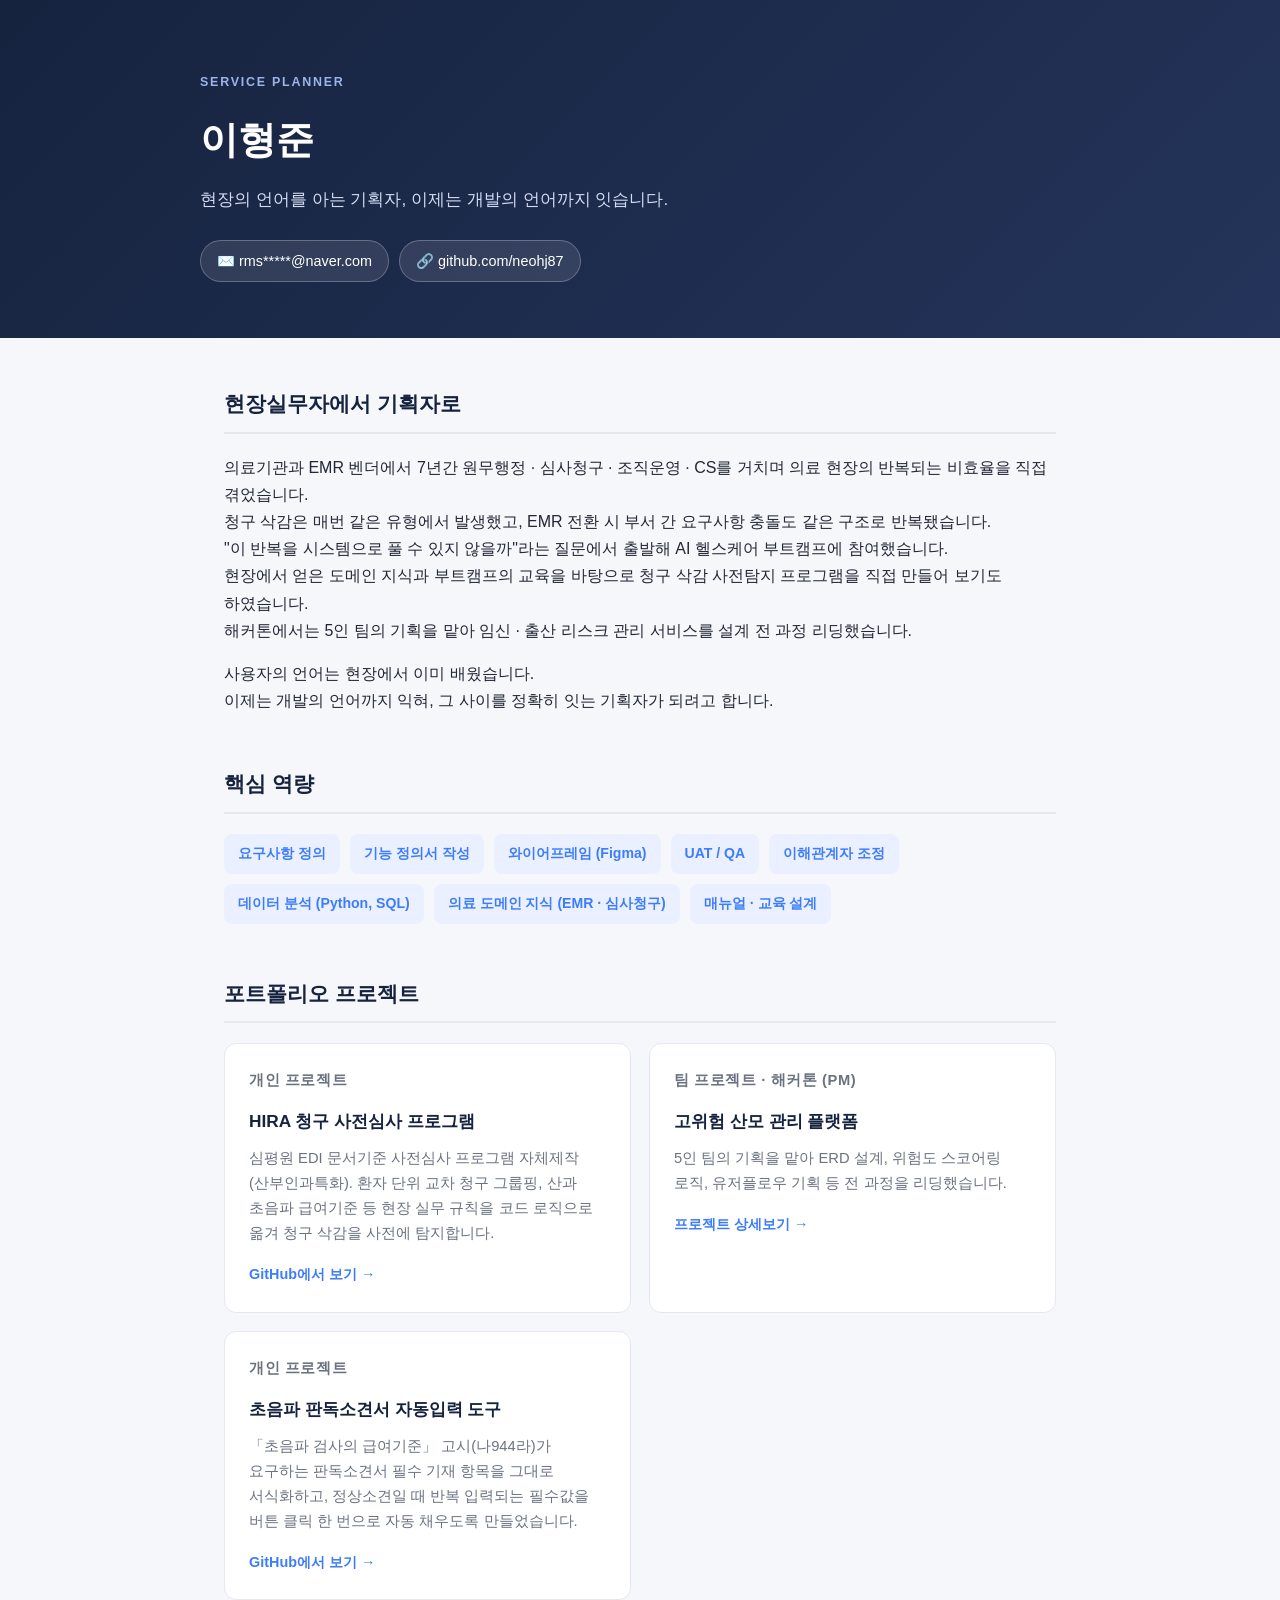
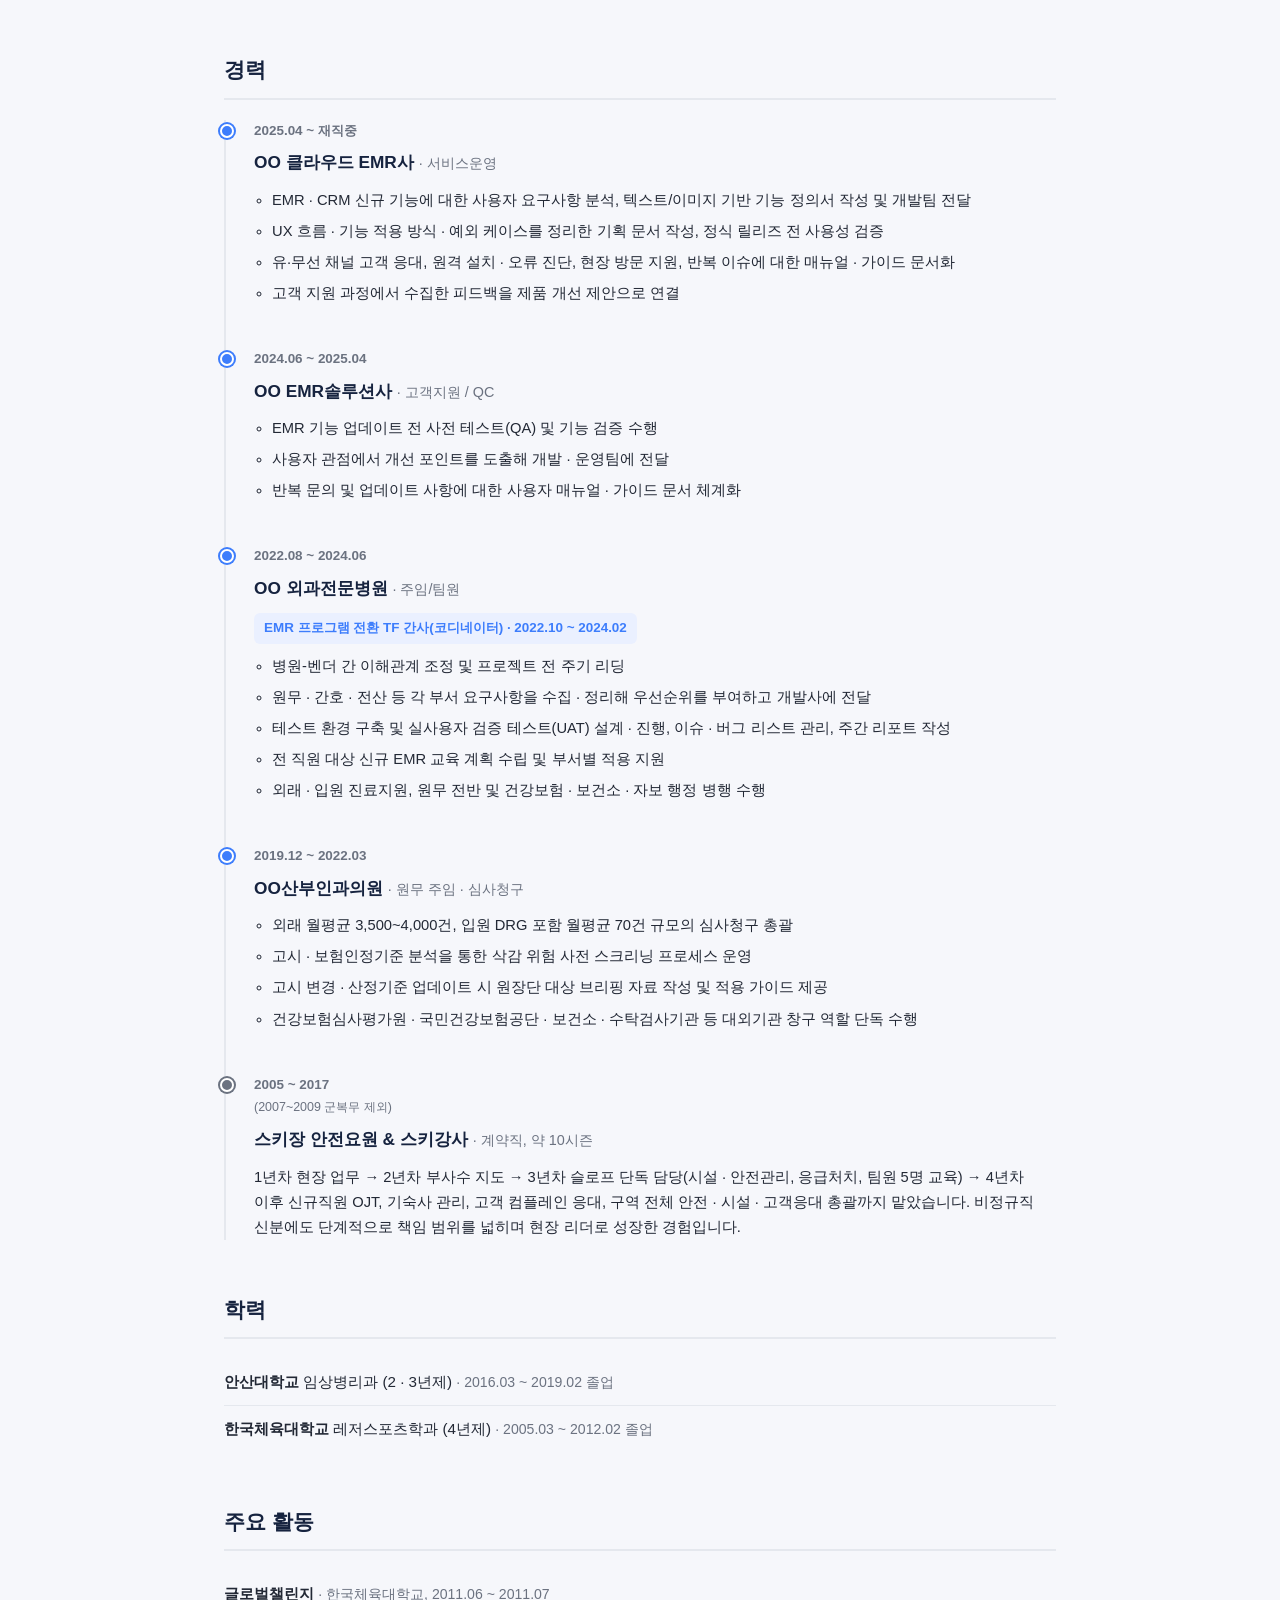
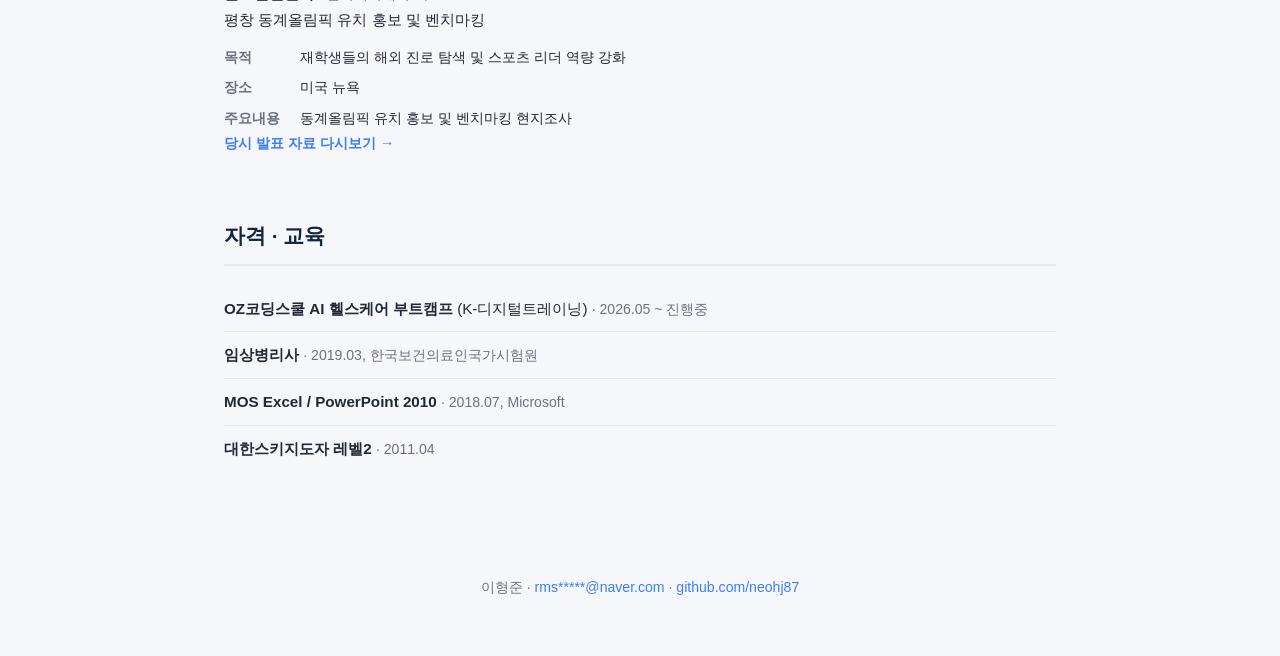
==== index.html @ 8e1e0991 "초음파 판독소견서 자동입력 도구 프로젝트 카드 추가 Co-Authored-By: Claude Sonnet 5 <noreply@anthropic.com>" ====
<!DOCTYPE html>
<html lang="ko">
<head>
<meta charset="UTF-8">
<meta name="viewport" content="width=device-width, initial-scale=1.0">
<title>이형준 - 서비스기획자 이력서</title>
<link rel="stylesheet" href="style.css">
</head>
<body>

<header class="hero">
    <div class="hero-inner">
        <p class="eyebrow">SERVICE PLANNER</p>
        <h1>이형준</h1>
        <p class="tagline">현장의 언어를 아는 기획자, 이제는 개발의 언어까지 잇습니다.</p>
        <div class="contact-row">
            <a href="mailto:rms*****@naver.com" class="contact-pill">✉️ rms*****@naver.com</a>
            <a href="https://github.com/neohj87" target="_blank" class="contact-pill">🔗 github.com/neohj87</a>
        </div>
    </div>
</header>

<main>

    <section class="section" id="about">
        <h2>현장실무자에서 기획자로</h2>
        <p class="lead">
            의료기관과 EMR 벤더에서 7년간 원무행정 · 심사청구 · 조직운영 · CS를 거치며 의료 현장의 반복되는 비효율을 직접 겪었습니다. 
            <br>청구 삭감은 매번 같은 유형에서 발생했고, EMR 전환 시 부서 간 요구사항 충돌도 같은 구조로 반복됐습니다.
            <br>"이 반복을 시스템으로 풀 수 있지 않을까"라는 질문에서 출발해 AI 헬스케어 부트캠프에 참여했습니다.
            <br>현장에서 얻은 도메인 지식과 부트캠프의 교육을 바탕으로 청구 삭감 사전탐지 프로그램을 직접 만들어 보기도 하였습니다.
            <br>해커톤에서는 5인 팀의 기획을 맡아 임신 · 출산 리스크 관리 서비스를 설계 전 과정 리딩했습니다.
        </p>
        <p class="lead">
            사용자의 언어는 현장에서 이미 배웠습니다. 
            <br>이제는 개발의 언어까지 익혀, 그 사이를 정확히 잇는 기획자가 되려고 합니다.
        </p>
    </section>

    <section class="section" id="skills">
        <h2>핵심 역량</h2>
        <ul class="tag-list">
            <li>요구사항 정의</li>
            <li>기능 정의서 작성</li>
            <li>와이어프레임 (Figma)</li>
            <li>UAT / QA</li>
            <li>이해관계자 조정</li>
            <li>데이터 분석 (Python, SQL)</li>
            <li>의료 도메인 지식 (EMR · 심사청구)</li>
            <li>매뉴얼 · 교육 설계</li>
        </ul>
    </section>

    <section class="section" id="projects">
        <h2>포트폴리오 프로젝트</h2>
        <div class="card-grid">
            <article class="card">
                <p class="card-tag">개인 프로젝트</p>
                <h3>HIRA 청구 사전심사 프로그램</h3>
                <p>
                    심평원 EDI 문서기준 사전심사 프로그램 자체제작(산부인과특화). 환자 단위 교차 청구 그룹핑, 산과 초음파 급여기준 등
                    현장 실무 규칙을 코드 로직으로 옮겨 청구 삭감을 사전에 탐지합니다.
                </p>
                <a href="https://github.com/neohj87/hira-audit-viewer" target="_blank" class="card-link">GitHub에서 보기 →</a>
            </article>
            <article class="card">
                <p class="card-tag">팀 프로젝트 · 해커톤 (PM)</p>
                <h3>고위험 산모 관리 플랫폼</h3>
                <p>
                    5인 팀의 기획을 맡아 ERD 설계, 위험도 스코어링 로직, 유저플로우 기획 등
                    전 과정을 리딩했습니다.
                </p>
                <a href="projects/moms-safe.html" class="card-link">프로젝트 상세보기 →</a>
            </article>
            <article class="card">
                <p class="card-tag">개인 프로젝트</p>
                <h3>초음파 판독소견서 자동입력 도구</h3>
                <p>
                    「초음파 검사의 급여기준」 고시(나944라)가 요구하는 판독소견서 필수 기재 항목을 그대로 서식화하고,
                    정상소견일 때 반복 입력되는 필수값을 버튼 클릭 한 번으로 자동 채우도록 만들었습니다.
                </p>
                <a href="https://github.com/neohj87/ultrasound-report-autofill" target="_blank" class="card-link">GitHub에서 보기 →</a>
            </article>
        </div>
    </section>

    <section class="section" id="experience">
        <h2>경력</h2>
        <ol class="timeline">
            <li class="timeline-item">
                <div class="timeline-date">2025.04 ~ 재직중</div>
                <div class="timeline-body">
                    <h3>OO 클라우드 EMR사 <span>· 서비스운영</span></h3>
                    <ul>
                        <li>EMR · CRM 신규 기능에 대한 사용자 요구사항 분석, 텍스트/이미지 기반 기능 정의서 작성 및 개발팀 전달</li>
                        <li>UX 흐름 · 기능 적용 방식 · 예외 케이스를 정리한 기획 문서 작성, 정식 릴리즈 전 사용성 검증</li>
                        <li>유·무선 채널 고객 응대, 원격 설치 · 오류 진단, 현장 방문 지원, 반복 이슈에 대한 매뉴얼 · 가이드 문서화</li>
                        <li>고객 지원 과정에서 수집한 피드백을 제품 개선 제안으로 연결</li>
                    </ul>
                </div>
            </li>
            <li class="timeline-item">
                <div class="timeline-date">2024.06 ~ 2025.04</div>
                <div class="timeline-body">
                    <h3>OO EMR솔루션사 <span>· 고객지원 / QC</span></h3>
                    <ul>
                        <li>EMR 기능 업데이트 전 사전 테스트(QA) 및 기능 검증 수행</li>
                        <li>사용자 관점에서 개선 포인트를 도출해 개발 · 운영팀에 전달</li>
                        <li>반복 문의 및 업데이트 사항에 대한 사용자 매뉴얼 · 가이드 문서 체계화</li>
                    </ul>
                </div>
            </li>
            <li class="timeline-item">
                <div class="timeline-date">2022.08 ~ 2024.06</div>
                <div class="timeline-body">
                    <h3>OO 외과전문병원 <span>· 주임/팀원</span></h3>
                    <p class="highlight">EMR 프로그램 전환 TF 간사(코디네이터) · 2022.10 ~ 2024.02</p>
                    <ul>
                        <li>병원-벤더 간 이해관계 조정 및 프로젝트 전 주기 리딩</li>
                        <li>원무 · 간호 · 전산 등 각 부서 요구사항을 수집 · 정리해 우선순위를 부여하고 개발사에 전달</li>
                        <li>테스트 환경 구축 및 실사용자 검증 테스트(UAT) 설계 · 진행, 이슈 · 버그 리스트 관리, 주간 리포트 작성</li>
                        <li>전 직원 대상 신규 EMR 교육 계획 수립 및 부서별 적용 지원</li>
                        <li>외래 · 입원 진료지원, 원무 전반 및 건강보험 · 보건소 · 자보 행정 병행 수행</li>
                    </ul>
                </div>
            </li>
            <li class="timeline-item">
                <div class="timeline-date">2019.12 ~ 2022.03</div>
                <div class="timeline-body">
                    <h3>OO산부인과의원 <span>· 원무 주임 · 심사청구</span></h3>
                    <ul>
                        <li>외래 월평균 3,500~4,000건, 입원 DRG 포함 월평균 70건 규모의 심사청구 총괄</li>
                        <li>고시 · 보험인정기준 분석을 통한 삭감 위험 사전 스크리닝 프로세스 운영</li>
                        <li>고시 변경 · 산정기준 업데이트 시 원장단 대상 브리핑 자료 작성 및 적용 가이드 제공</li>
                        <li>건강보험심사평가원 · 국민건강보험공단 · 보건소 · 수탁검사기관 등 대외기관 창구 역할 단독 수행</li>
                    </ul>
                </div>
            </li>
            <li class="timeline-item timeline-origin">
                <div class="timeline-date">2005 ~ 2017<br><span class="sub-date">(2007~2009 군복무 제외)</span></div>
                <div class="timeline-body">
                    <h3>스키장 안전요원 &amp; 스키강사 <span>· 계약직, 약 10시즌</span></h3>
                    <p>
                        1년차 현장 업무 → 2년차 부사수 지도 → 3년차 슬로프 단독 담당(시설 · 안전관리, 응급처치, 팀원 5명 교육)
                        → 4년차 이후 신규직원 OJT, 기숙사 관리, 고객 컴플레인 응대, 구역 전체 안전 · 시설 · 고객응대 총괄까지 맡았습니다.
                        비정규직 신분에도 단계적으로 책임 범위를 넓히며 현장 리더로 성장한 경험입니다.
                    </p>
                </div>
            </li>
        </ol>
    </section>

    <section class="section" id="education">
        <h2>학력</h2>
        <ul class="plain-list">
            <li><strong>안산대학교</strong> 임상병리과 (2 · 3년제) <span class="muted">· 2016.03 ~ 2019.02 졸업</span></li>
            <li><strong>한국체육대학교</strong> 레저스포츠학과 (4년제) <span class="muted">· 2005.03 ~ 2012.02 졸업</span></li>
        </ul>
    </section>

    <section class="section" id="activities">
        <h2>주요 활동</h2>
        <ul class="plain-list">
            <li>
                <strong>글로벌챌린지</strong> <span class="muted">· 한국체육대학교, 2011.06 ~ 2011.07</span>
                <p class="highlight">평창 동계올림픽 유치 홍보 및 벤치마킹</p>
                <dl class="activity-meta">
                    <div><dt>목적</dt><dd>재학생들의 해외 진로 탐색 및 스포츠 리더 역량 강화</dd></div>
                    <div><dt>장소</dt><dd>미국 뉴욕</dd></div>
                    <div><dt>주요내용</dt><dd>동계올림픽 유치 홍보 및 벤치마킹 현지조사</dd></div>
                </dl>
                <a href="projects/knsu-pitch.html" class="card-link">당시 발표 자료 다시보기 →</a>
            </li>
        </ul>
    </section>

    <section class="section" id="certs">
        <h2>자격 · 교육</h2>
        <ul class="plain-list">
            <li><strong>OZ코딩스쿨 AI 헬스케어 부트캠프</strong> (K-디지털트레이닝) <span class="muted">· 2026.05 ~ 진행중</span></li>
            <li><strong>임상병리사</strong> <span class="muted">· 2019.03, 한국보건의료인국가시험원</span></li>
            <li><strong>MOS Excel / PowerPoint 2010</strong> <span class="muted">· 2018.07, Microsoft</span></li>
            <li><strong>대한스키지도자 레벨2</strong> <span class="muted">· 2011.04</span></li>
        </ul>
    </section>

</main>

<footer>
    <p>이형준 &middot; <a href="mailto:rms*****@naver.com">rms*****@naver.com</a> &middot; <a href="https://github.com/neohj87" target="_blank">github.com/neohj87</a></p>
</footer>

</body>
</html>
---- style.css ----
/* style.css */

:root {
    --navy: #16233f;
    --navy-light: #24345a;
    --accent: #3d7dfc;
    --accent-soft: #eaf0ff;
    --text: #222835;
    --muted: #6b7280;
    --line: #e5e8ee;
    --bg: #f6f7fb;
}

* {
    box-sizing: border-box;
    margin: 0;
    padding: 0;
}

body {
    font-family: 'Pretendard', -apple-system, BlinkMacSystemFont, 'Malgun Gothic', sans-serif;
    line-height: 1.7;
    color: var(--text);
    background: var(--bg);
    word-break: keep-all;
    overflow-wrap: break-word;
}

main, footer, .hero-inner {
    max-width: 880px;
    margin: 0 auto;
}

/* Hero */
.hero {
    background: linear-gradient(135deg, var(--navy) 0%, var(--navy-light) 100%);
    color: #fff;
    padding: 72px 24px 56px;
}

.eyebrow {
    letter-spacing: 0.14em;
    font-size: 0.78rem;
    font-weight: 700;
    color: #9db4e8;
    margin-bottom: 14px;
}

.hero h1 {
    font-size: 2.4rem;
    font-weight: 800;
    margin-bottom: 12px;
}

.tagline {
    font-size: 1.08rem;
    color: #d4dcf2;
    margin-bottom: 26px;
}

.contact-row {
    display: flex;
    flex-wrap: wrap;
    gap: 10px;
}

.contact-pill {
    display: inline-block;
    background: rgba(255,255,255,0.1);
    border: 1px solid rgba(255,255,255,0.25);
    color: #fff;
    text-decoration: none;
    padding: 8px 16px;
    border-radius: 999px;
    font-size: 0.9rem;
    transition: background 0.2s;
}

.contact-pill:hover {
    background: rgba(255,255,255,0.22);
}

/* Sub-page hero (project detail pages) */
.hero-sub {
    padding: 48px 24px 40px;
}

.back-link {
    display: inline-block;
    color: #9db4e8;
    text-decoration: none;
    font-size: 0.88rem;
    margin-bottom: 18px;
}

.back-link:hover {
    color: #fff;
}

.hero-sub h1 {
    font-size: 1.9rem;
}

/* Feature list (project detail pages) */
.feature-list {
    list-style: none;
    display: flex;
    flex-direction: column;
    gap: 14px;
}

.feature-list li {
    background: #fff;
    border: 1px solid var(--line);
    border-radius: 10px;
    padding: 16px 18px;
    font-size: 0.92rem;
    color: var(--text);
}

.feature-list li strong {
    display: block;
    color: var(--navy);
    margin-bottom: 6px;
    font-size: 0.98rem;
}

.project-image {
    width: 100%;
    height: auto;
    border-radius: 10px;
    border: 1px solid var(--line);
    margin-top: 16px;
}

/* Sections */
main {
    padding: 48px 24px 20px;
}

.section {
    margin-bottom: 52px;
}

.section h2 {
    font-size: 1.3rem;
    font-weight: 800;
    color: var(--navy);
    margin-bottom: 20px;
    padding-bottom: 10px;
    border-bottom: 2px solid var(--line);
}

.lead {
    color: var(--text);
    margin-bottom: 16px;
    font-size: 1rem;
}

.lead:last-child {
    margin-bottom: 0;
}

/* Skill tags */
.tag-list {
    list-style: none;
    display: flex;
    flex-wrap: wrap;
    gap: 10px;
}

.tag-list li {
    background: var(--accent-soft);
    color: var(--accent);
    font-weight: 600;
    font-size: 0.88rem;
    padding: 8px 14px;
    border-radius: 8px;
}

/* Project cards */
.card-grid {
    display: grid;
    grid-template-columns: repeat(auto-fit, minmax(280px, 1fr));
    gap: 18px;
}

.card {
    background: #fff;
    border: 1px solid var(--line);
    border-radius: 12px;
    padding: 24px;
}

.card-tag {
    font-size: 0.76rem;
    font-weight: 700;
    color: var(--accent);
    text-transform: uppercase;
    letter-spacing: 0.04em;
    margin-bottom: 10px;
}

.card h3 {
    font-size: 1.08rem;
    margin-bottom: 10px;
    color: var(--navy);
}

.card p {
    font-size: 0.92rem;
    color: var(--muted);
    margin-bottom: 14px;
}

.card-link {
    color: var(--accent);
    text-decoration: none;
    font-weight: 600;
    font-size: 0.9rem;
}

.card-link:hover {
    text-decoration: underline;
}

/* Timeline */
.timeline {
    list-style: none;
    position: relative;
    padding-left: 28px;
    border-left: 2px solid var(--line);
}

.timeline-item {
    position: relative;
    padding-bottom: 36px;
}

.timeline-item:last-child {
    padding-bottom: 0;
}

.timeline-item::before {
    content: '';
    position: absolute;
    left: -34px;
    top: 4px;
    width: 10px;
    height: 10px;
    border-radius: 50%;
    background: var(--accent);
    border: 2px solid #fff;
    box-shadow: 0 0 0 2px var(--accent);
}

.timeline-origin::before {
    background: var(--muted);
    box-shadow: 0 0 0 2px var(--muted);
}

.timeline-date {
    font-size: 0.84rem;
    font-weight: 700;
    color: var(--muted);
    margin-bottom: 6px;
}

.sub-date {
    font-weight: 400;
    font-size: 0.78rem;
}

.timeline-body h3 {
    font-size: 1.08rem;
    color: var(--navy);
    margin-bottom: 10px;
}

.timeline-body h3 span {
    font-weight: 400;
    color: var(--muted);
    font-size: 0.9rem;
}

.timeline-body p {
    font-size: 0.92rem;
    color: var(--text);
}

.timeline-body .highlight {
    display: inline-block;
    background: var(--accent-soft);
    color: var(--accent);
    font-weight: 700;
    font-size: 0.84rem;
    padding: 4px 10px;
    border-radius: 6px;
    margin-bottom: 10px;
}

.timeline-body ul {
    margin-left: 18px;
    font-size: 0.92rem;
    color: var(--text);
}

.timeline-body ul li {
    margin-bottom: 6px;
}

/* Plain lists */
.plain-list {
    list-style: none;
}

.plain-list li {
    padding: 10px 0;
    border-bottom: 1px solid var(--line);
    font-size: 0.95rem;
}

.plain-list li:last-child {
    border-bottom: none;
}

.muted {
    color: var(--muted);
    font-size: 0.88rem;
}

.activity-desc {
    margin-top: 8px;
    font-size: 0.9rem;
    color: var(--text);
}

.activity-meta {
    margin-top: 12px;
    display: flex;
    flex-direction: column;
    gap: 6px;
}

.activity-meta div {
    display: flex;
    gap: 12px;
    font-size: 0.9rem;
}

.activity-meta dt {
    flex: 0 0 64px;
    color: var(--muted);
    font-weight: 700;
}

.activity-meta dd {
    color: var(--text);
}

/* Footer */
footer {
    text-align: center;
    padding: 32px 24px 56px;
    color: var(--muted);
    font-size: 0.88rem;
}

footer a {
    color: var(--accent);
    text-decoration: none;
}

/* Responsive */
@media screen and (max-width: 640px) {
    .hero {
        padding: 52px 20px 40px;
    }

    .hero h1 {
        font-size: 2rem;
    }

    main {
        padding: 36px 20px 10px;
    }

    .card-grid {
        grid-template-columns: 1fr;
    }
}
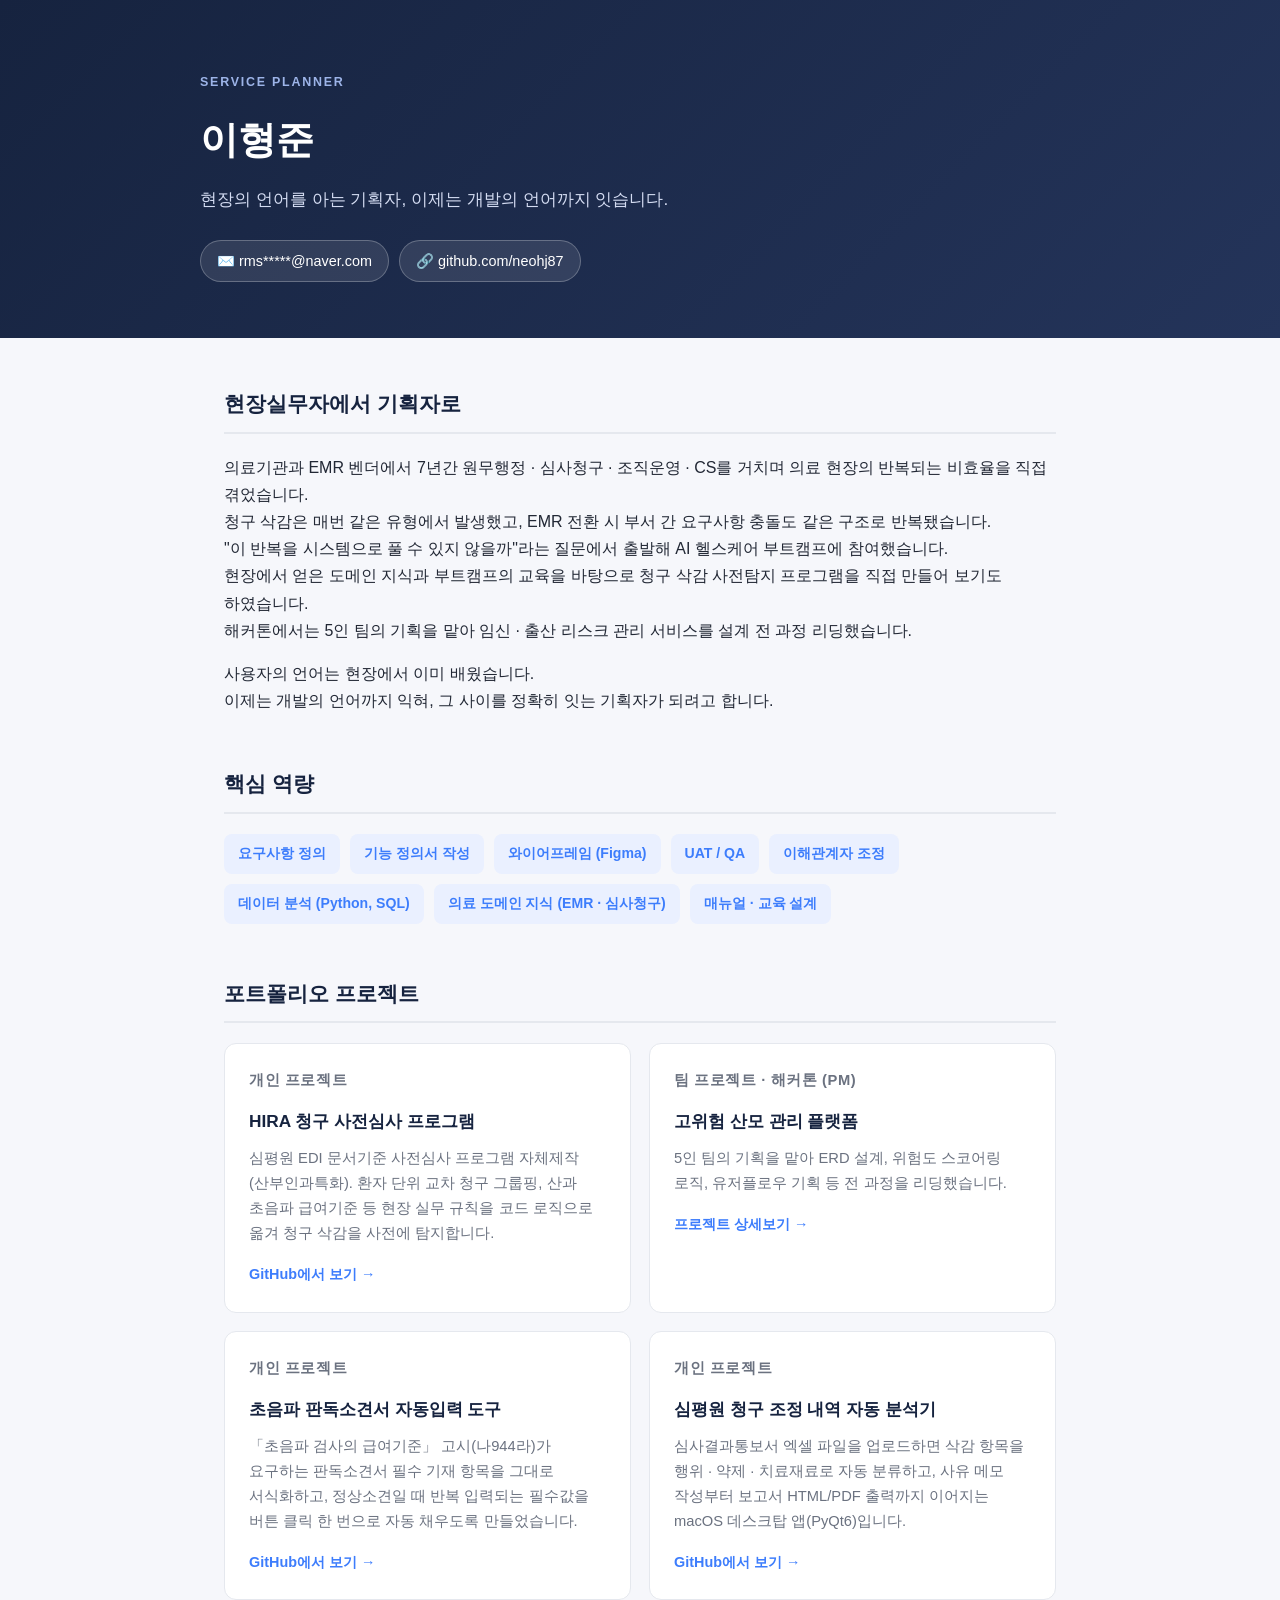
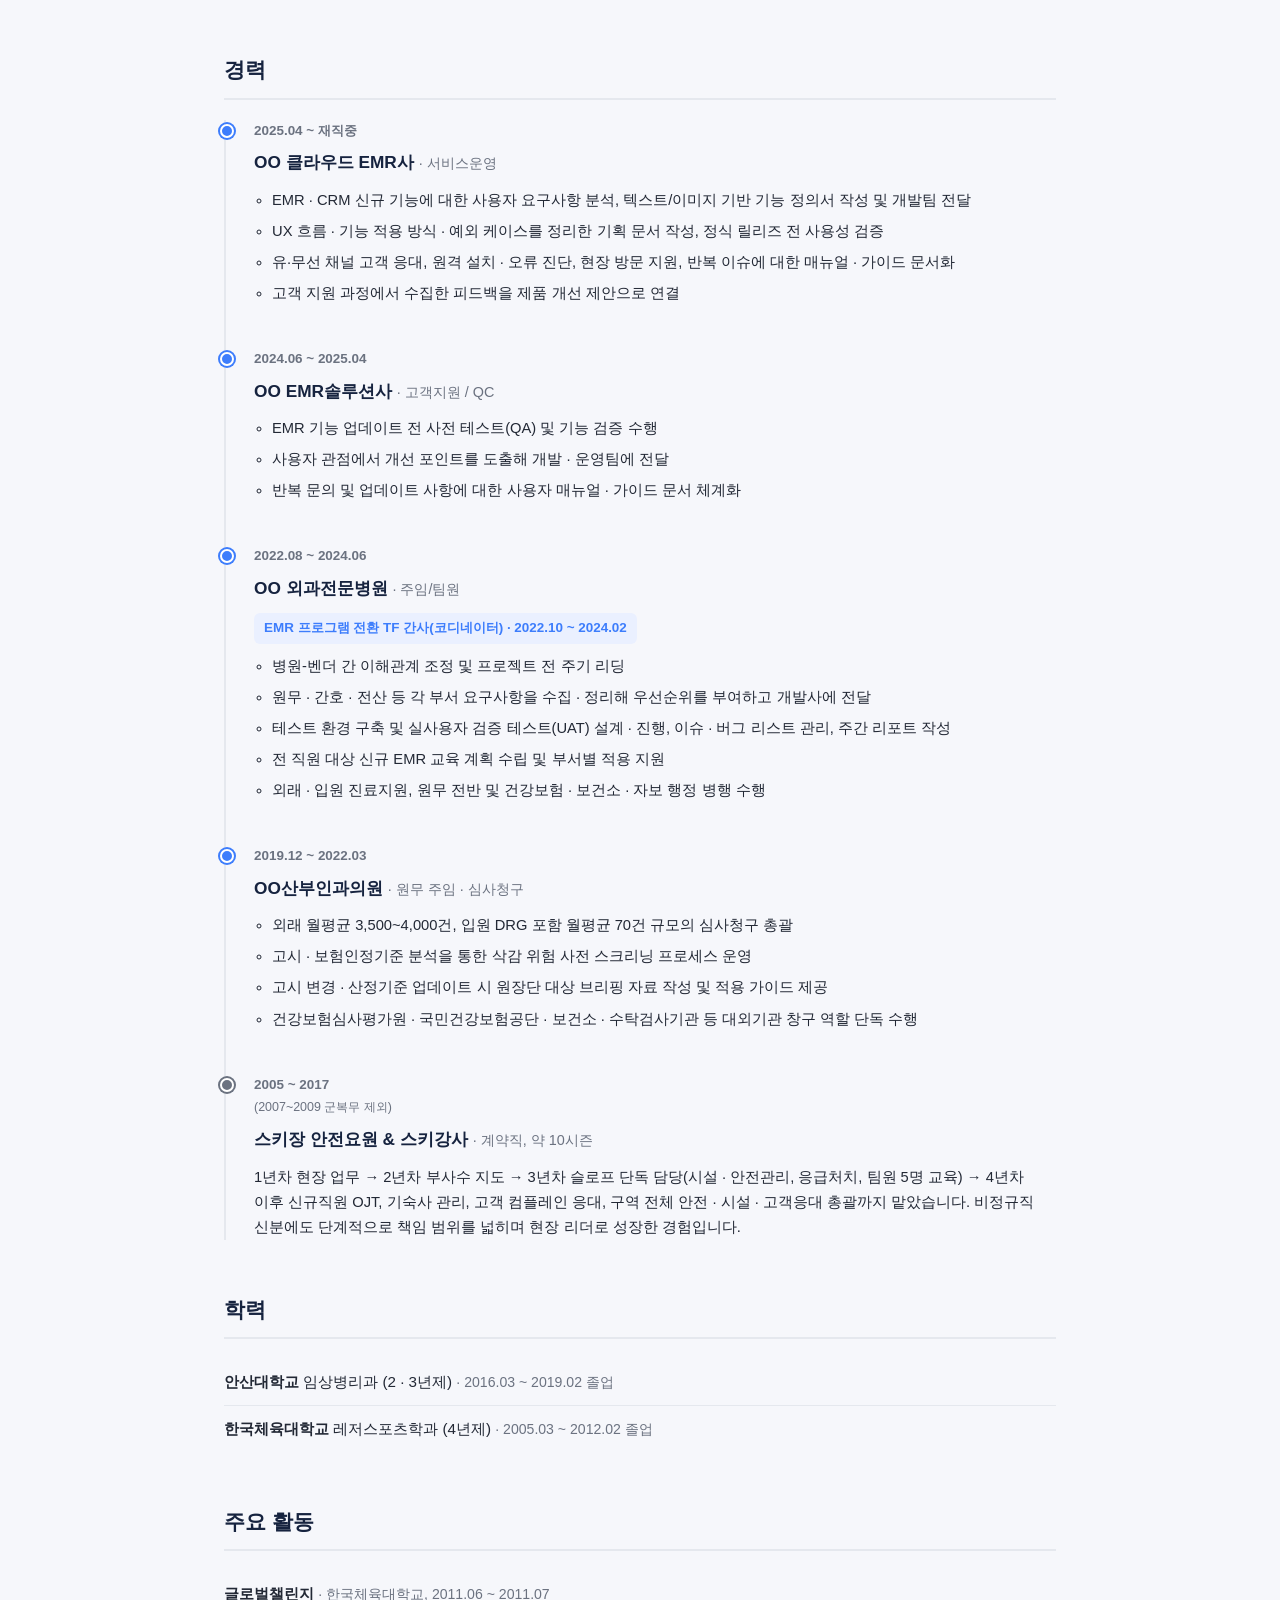
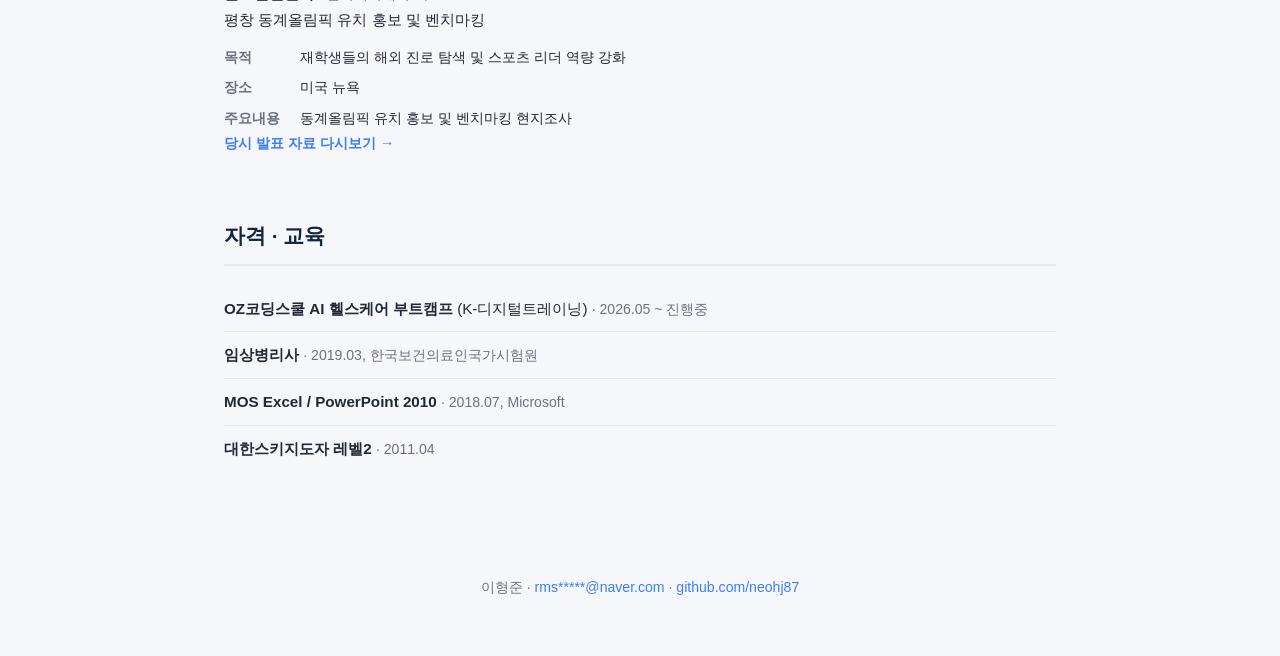
==== commit ac81af86: "심평원 청구 조정 내역 자동 분석기 프로젝트 카드 추가 Co-Authored-By: Claude Sonnet 5 <noreply@anthropic.com>" ====
--- a/index.html
+++ b/index.html
@@ -81,6 +81,15 @@
                 </p>
                 <a href="https://github.com/neohj87/ultrasound-report-autofill" target="_blank" class="card-link">GitHub에서 보기 →</a>
             </article>
+            <article class="card">
+                <p class="card-tag">개인 프로젝트</p>
+                <h3>심평원 청구 조정 내역 자동 분석기</h3>
+                <p>
+                    심사결과통보서 엑셀 파일을 업로드하면 삭감 항목을 행위 · 약제 · 치료재료로 자동 분류하고,
+                    사유 메모 작성부터 보고서 HTML/PDF 출력까지 이어지는 macOS 데스크탑 앱(PyQt6)입니다.
+                </p>
+                <a href="https://github.com/neohj87/hira-adjustment-report" target="_blank" class="card-link">GitHub에서 보기 →</a>
+            </article>
         </div>
     </section>
 
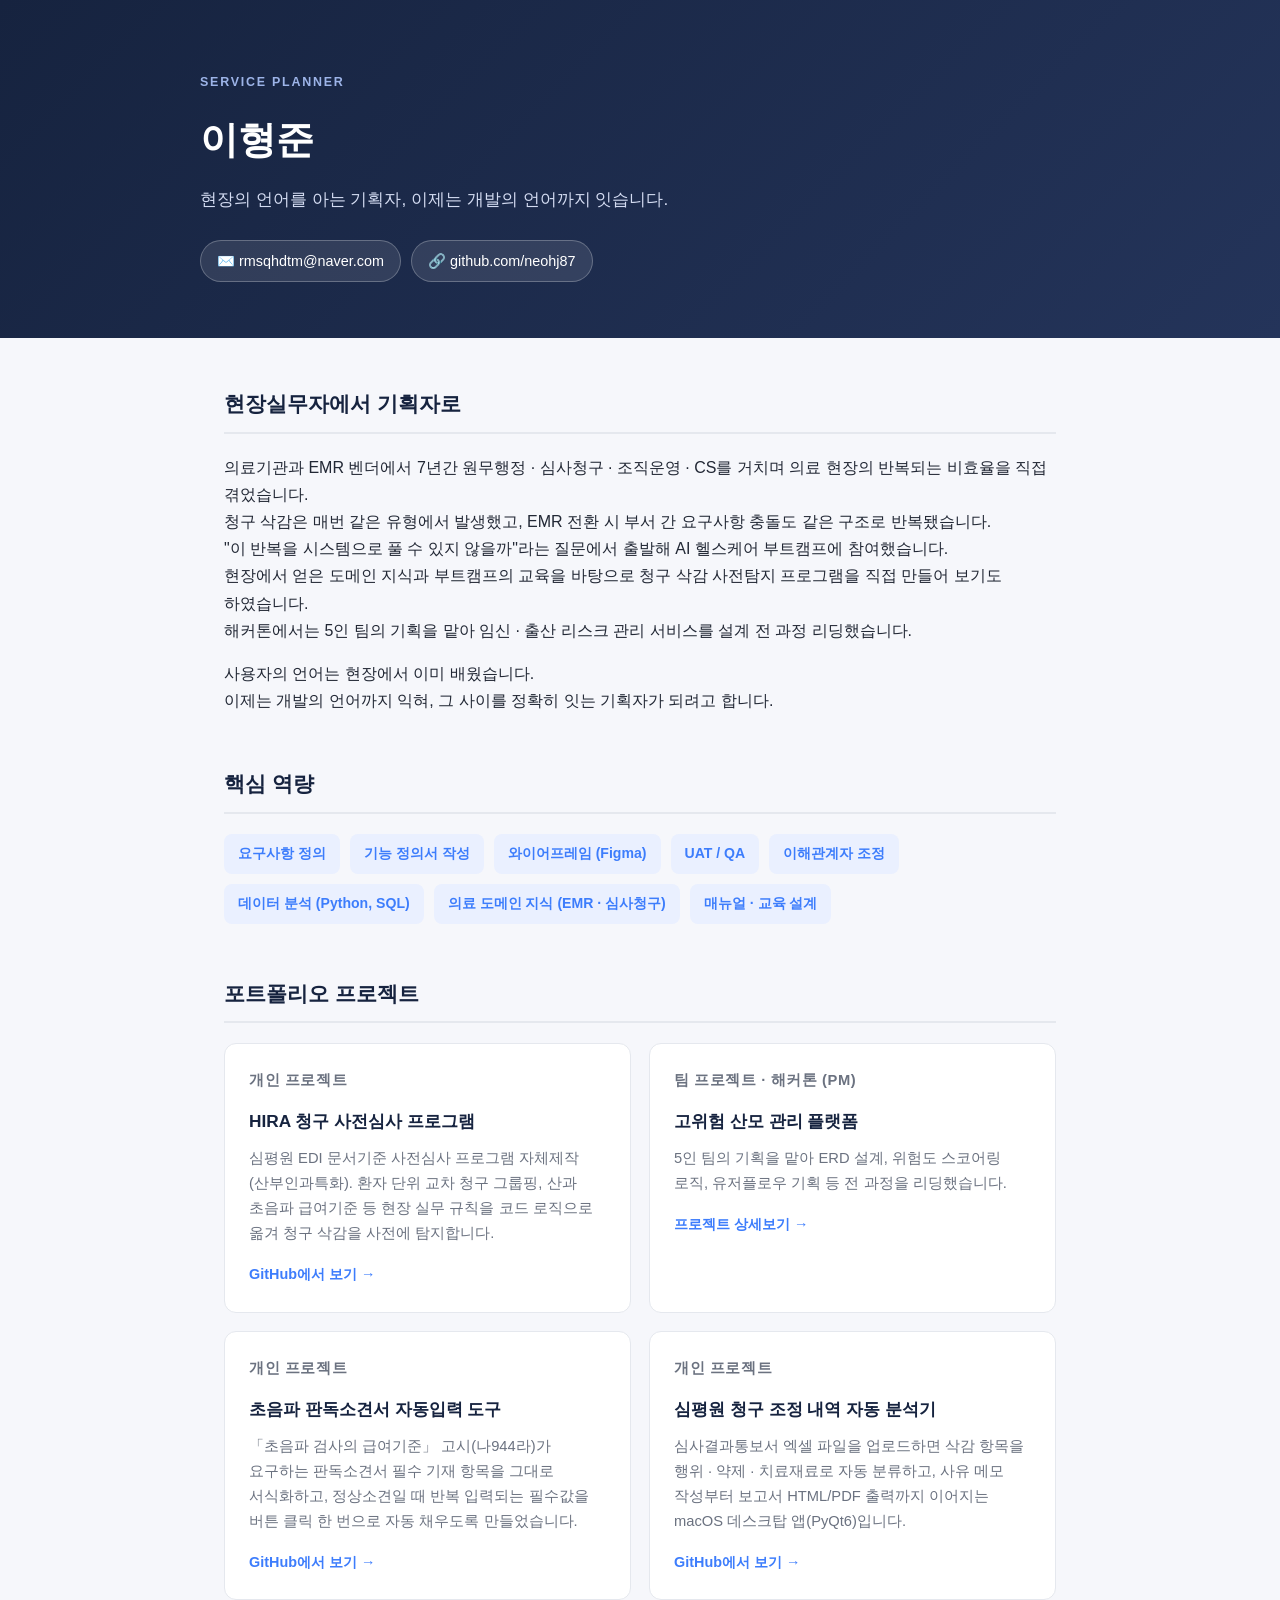
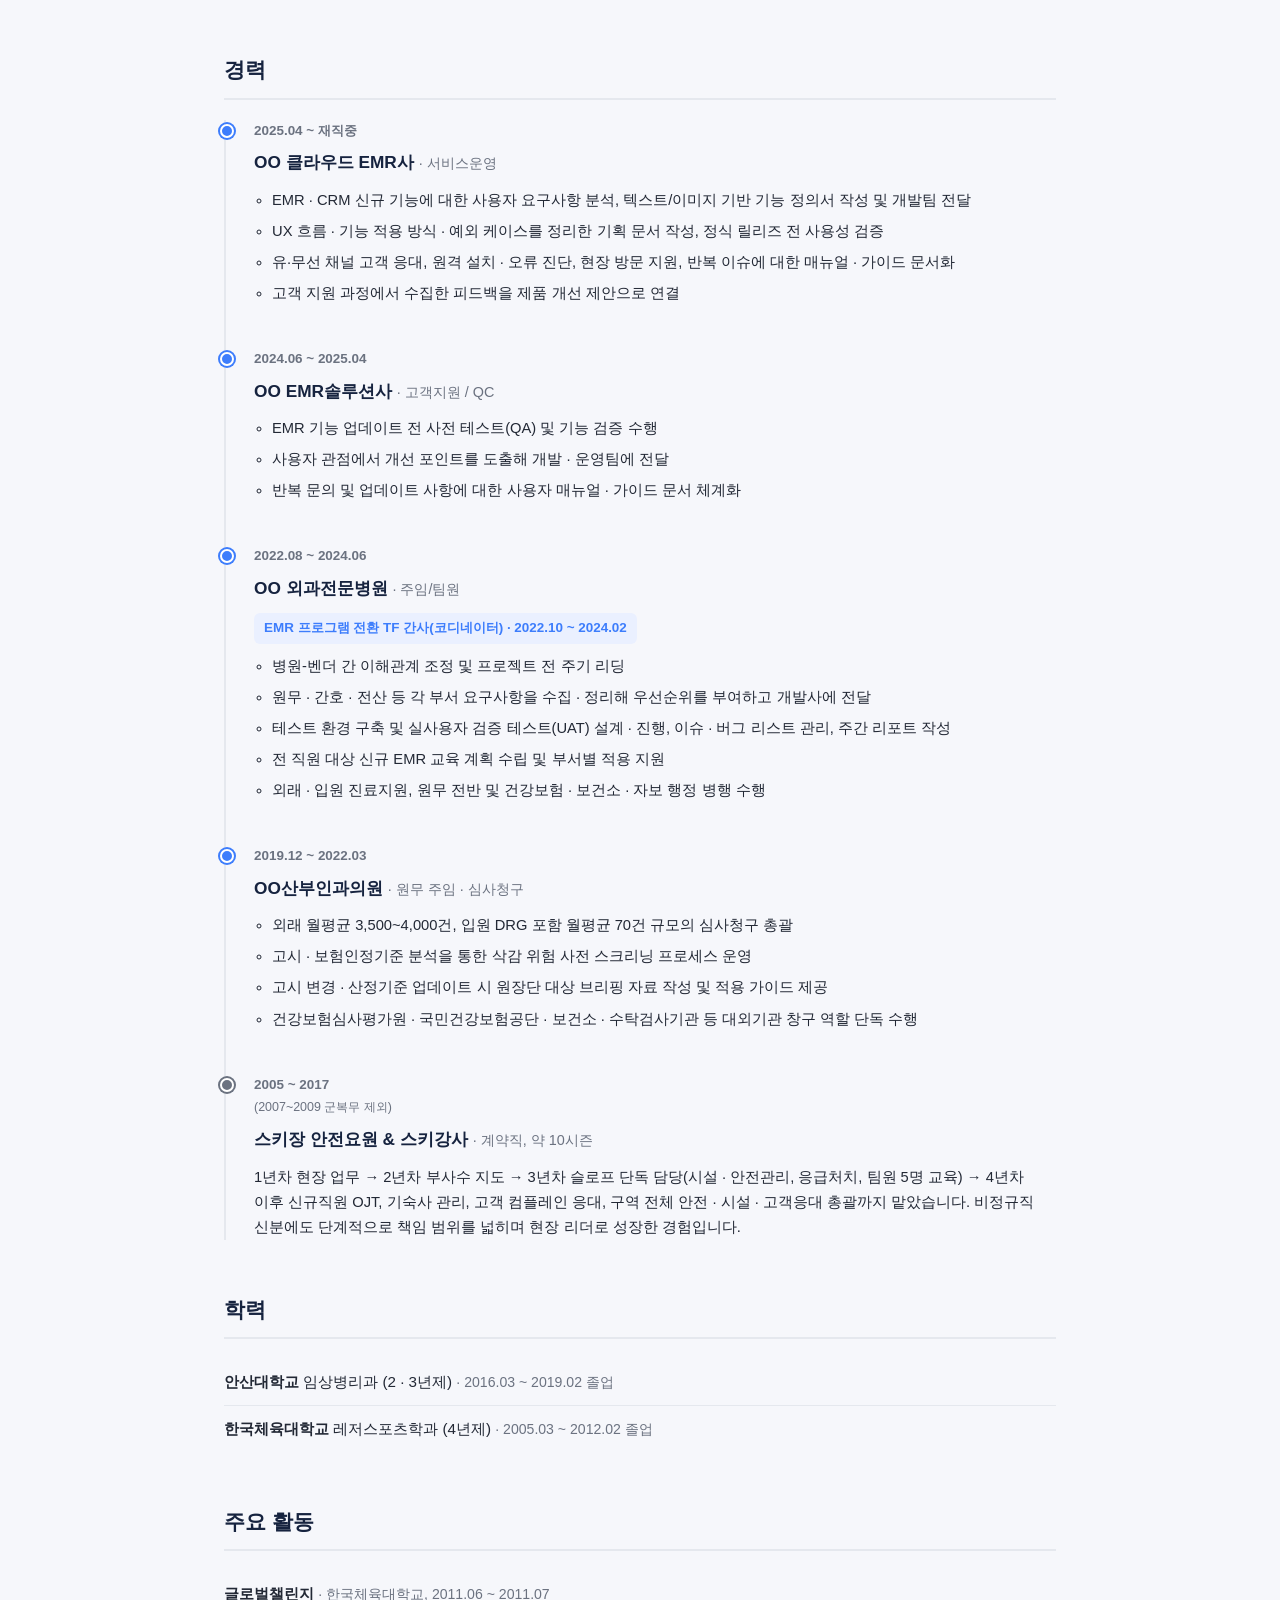
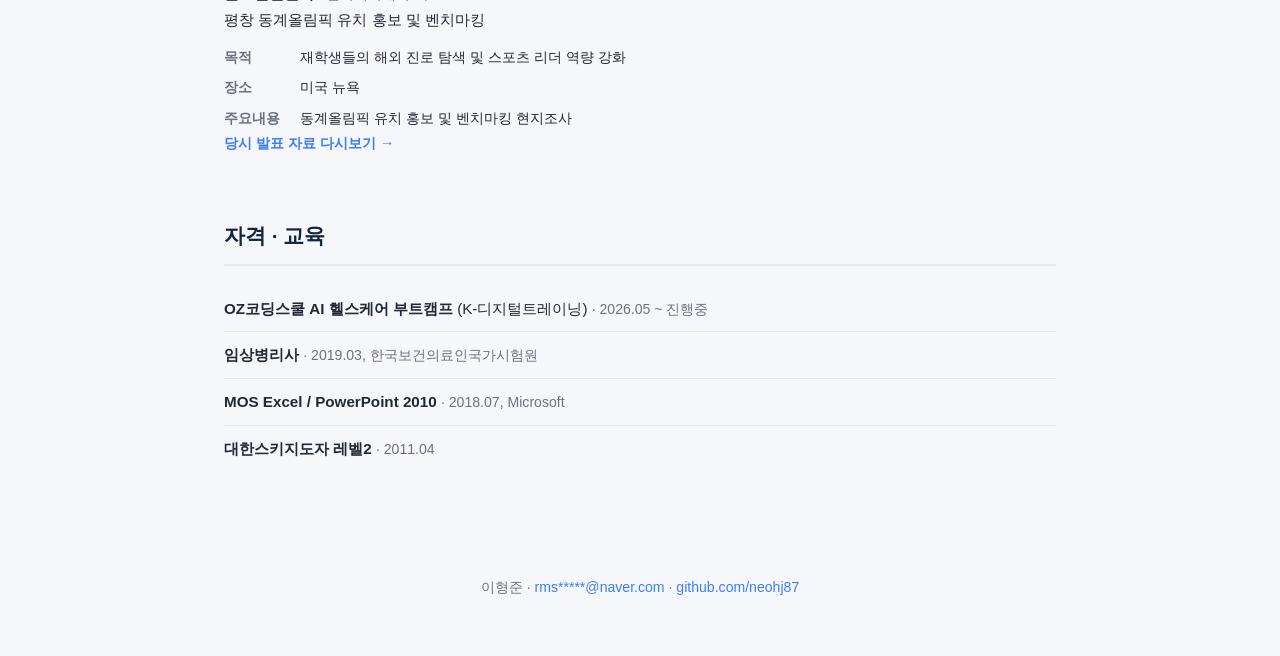
==== commit b61ad622: "Update index.html" ====
--- a/index.html
+++ b/index.html
@@ -14,7 +14,7 @@
         <h1>이형준</h1>
         <p class="tagline">현장의 언어를 아는 기획자, 이제는 개발의 언어까지 잇습니다.</p>
         <div class="contact-row">
-            <a href="mailto:rms*****@naver.com" class="contact-pill">✉️ rms*****@naver.com</a>
+            <a href="mailto:rms*****@naver.com" class="contact-pill">✉️ rmsqhdtm@naver.com</a>
             <a href="https://github.com/neohj87" target="_blank" class="contact-pill">🔗 github.com/neohj87</a>
         </div>
     </div>
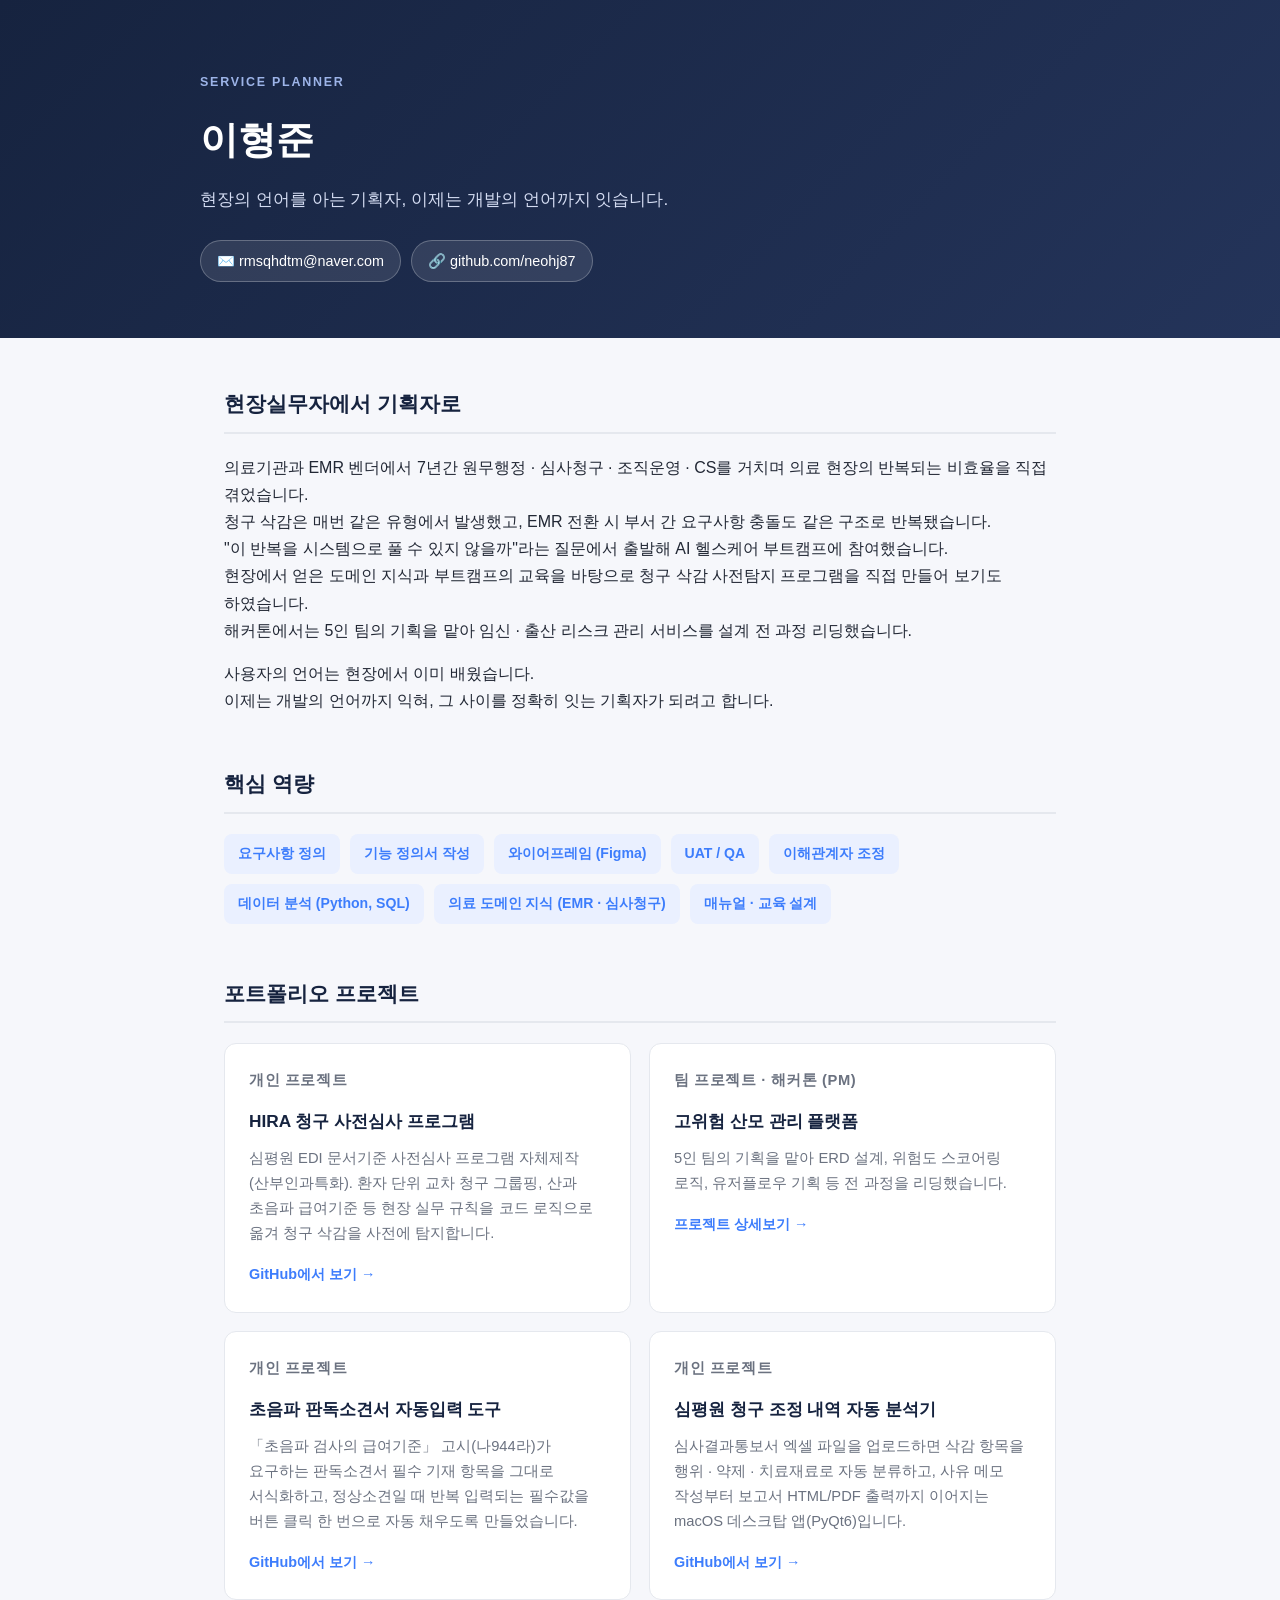
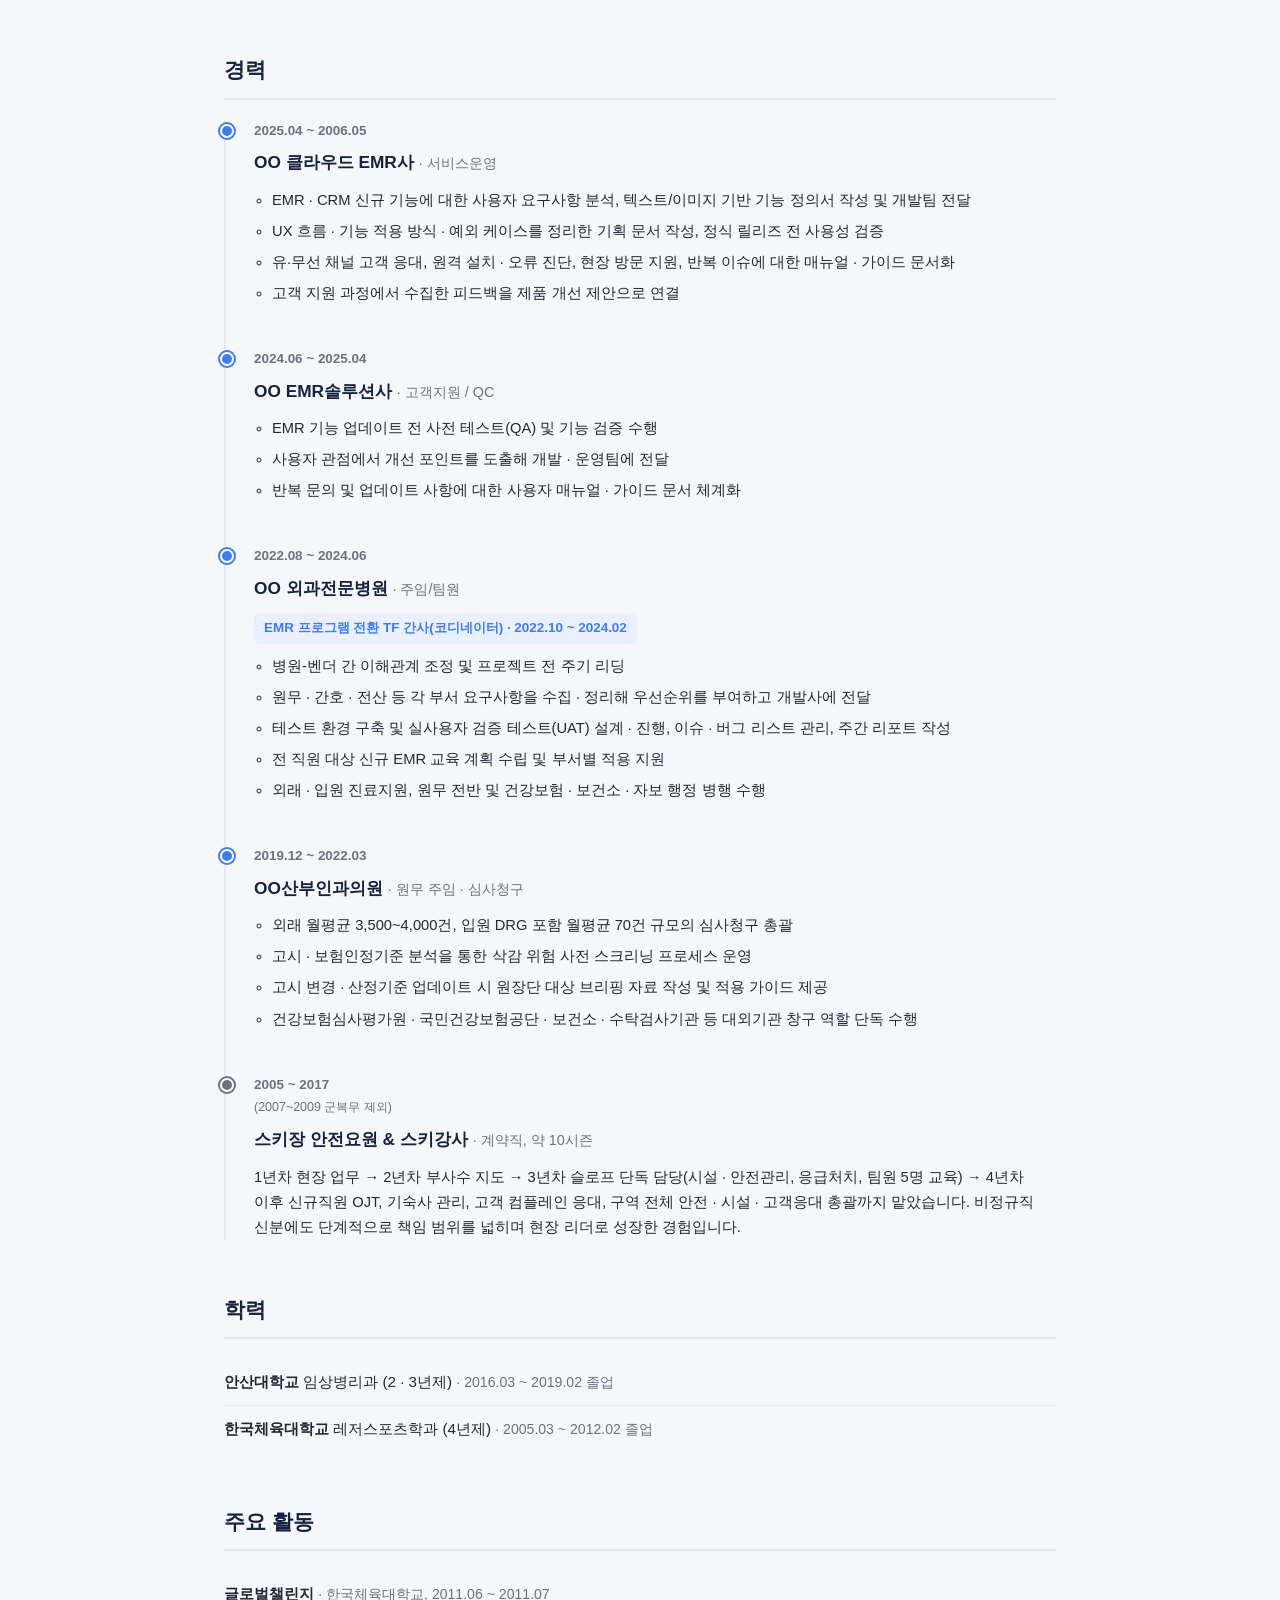
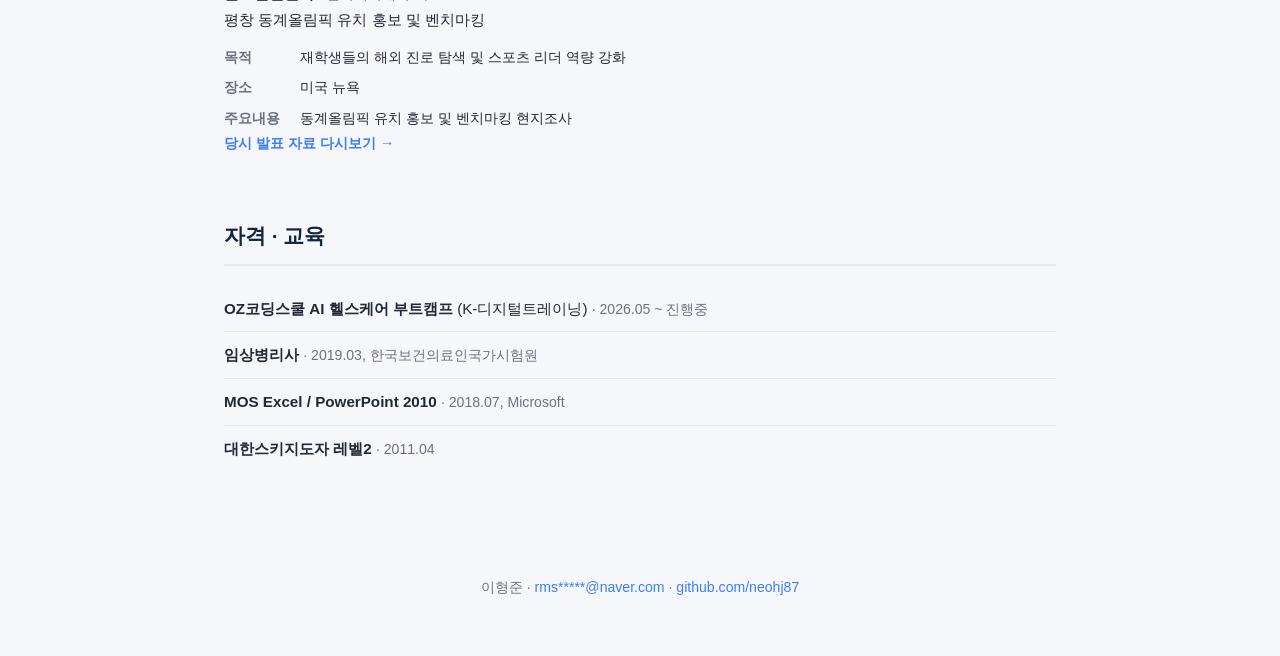
==== commit 196a780e: "Update index.html" ====
--- a/index.html
+++ b/index.html
@@ -97,7 +97,7 @@
         <h2>경력</h2>
         <ol class="timeline">
             <li class="timeline-item">
-                <div class="timeline-date">2025.04 ~ 재직중</div>
+                <div class="timeline-date">2025.04 ~ 2006.05</div>
                 <div class="timeline-body">
                     <h3>OO 클라우드 EMR사 <span>· 서비스운영</span></h3>
                     <ul>
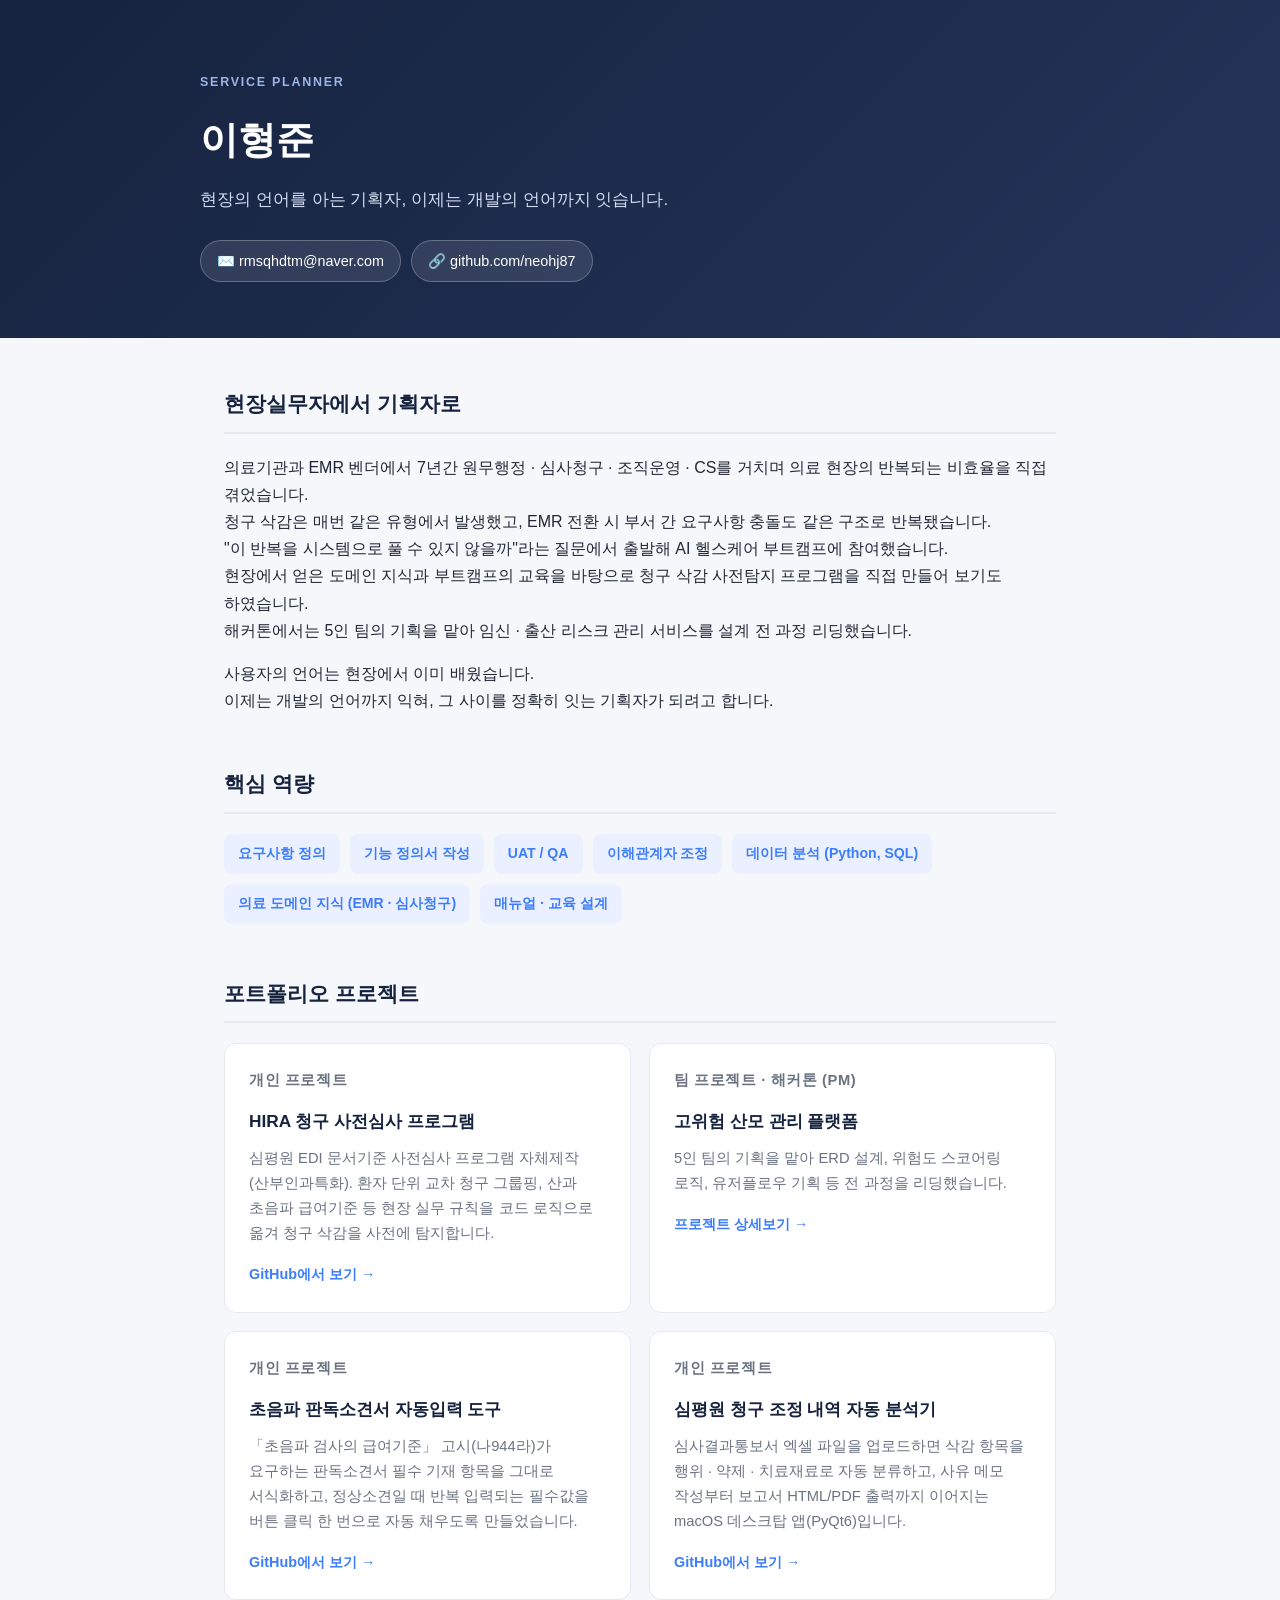
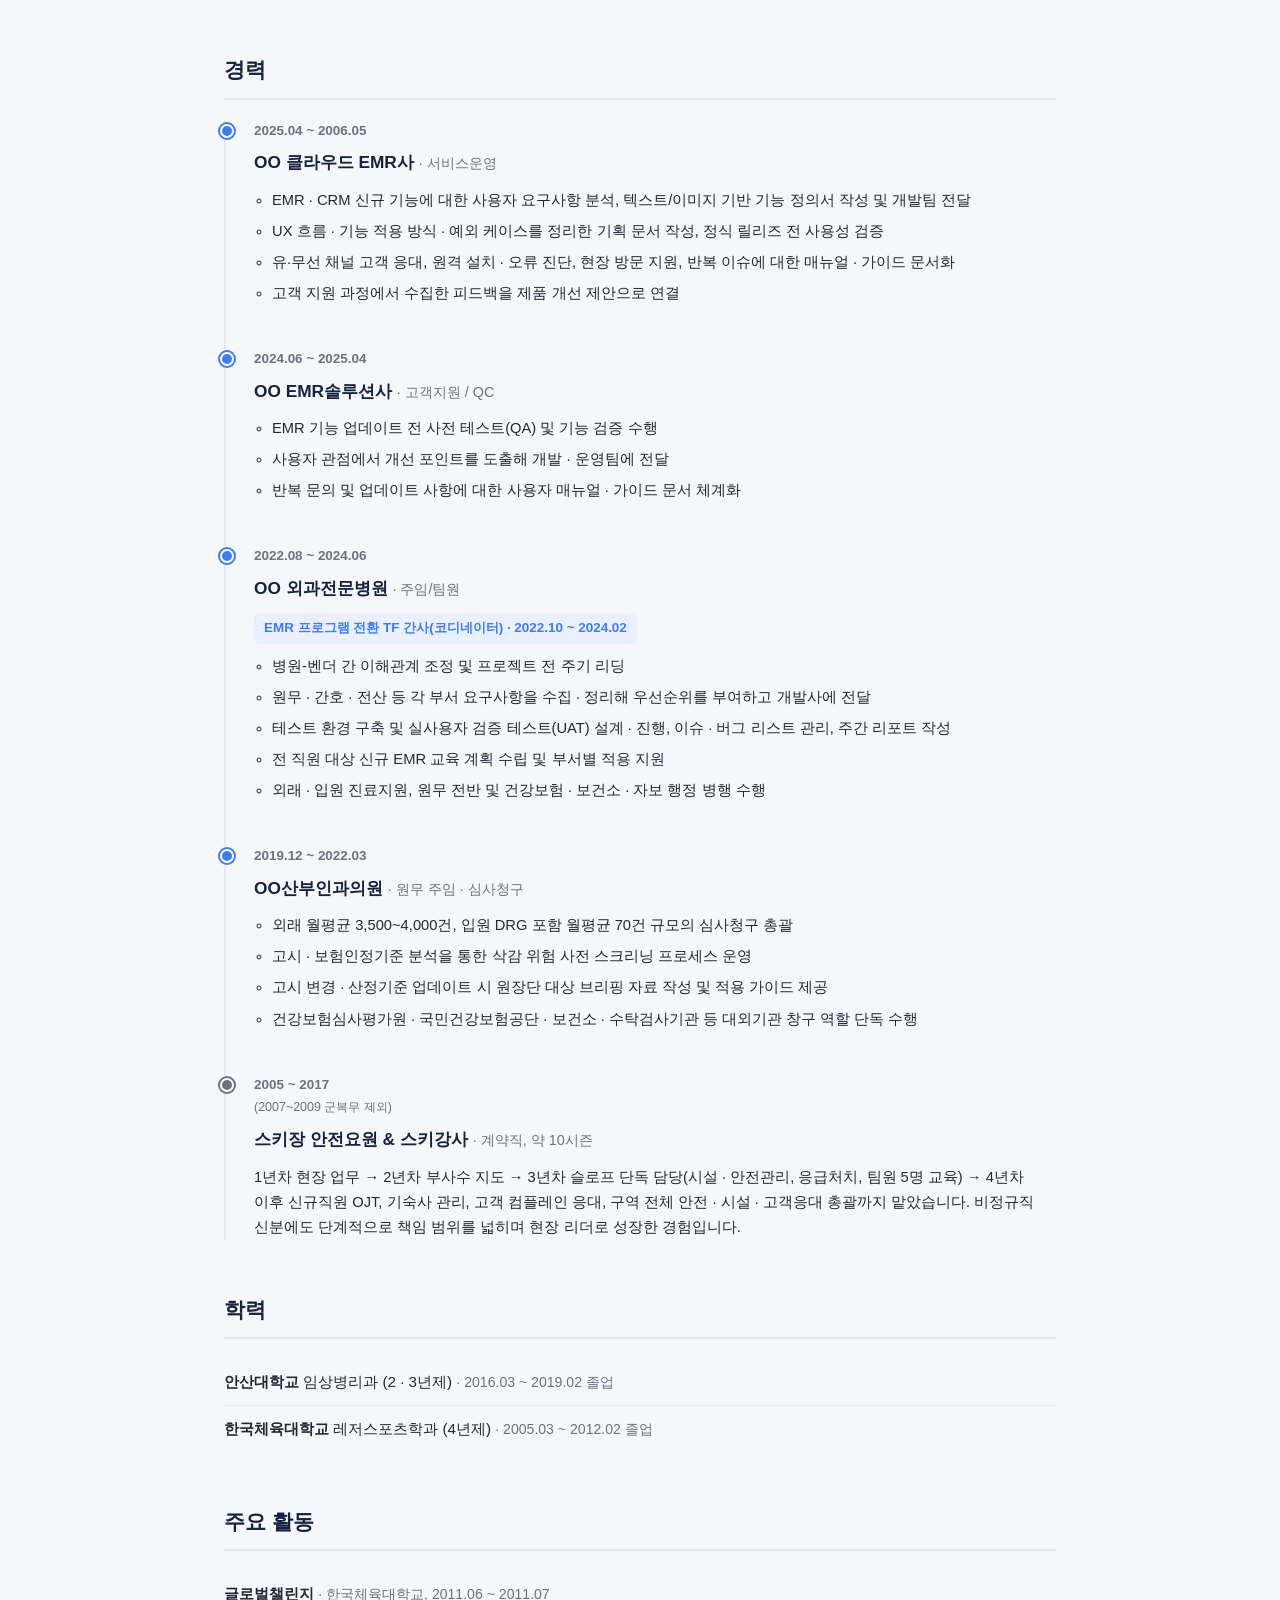
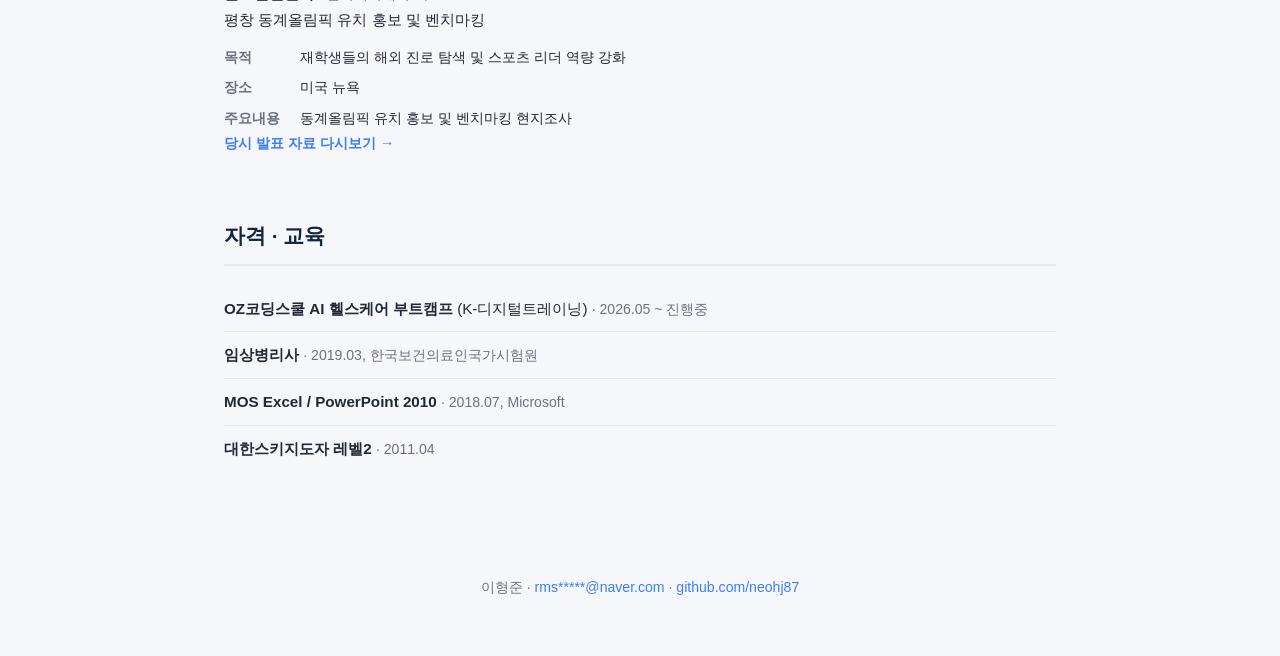
==== commit bea195e4: "Update index.html" ====
--- a/index.html
+++ b/index.html
@@ -42,7 +42,6 @@
         <ul class="tag-list">
             <li>요구사항 정의</li>
             <li>기능 정의서 작성</li>
-            <li>와이어프레임 (Figma)</li>
             <li>UAT / QA</li>
             <li>이해관계자 조정</li>
             <li>데이터 분석 (Python, SQL)</li>
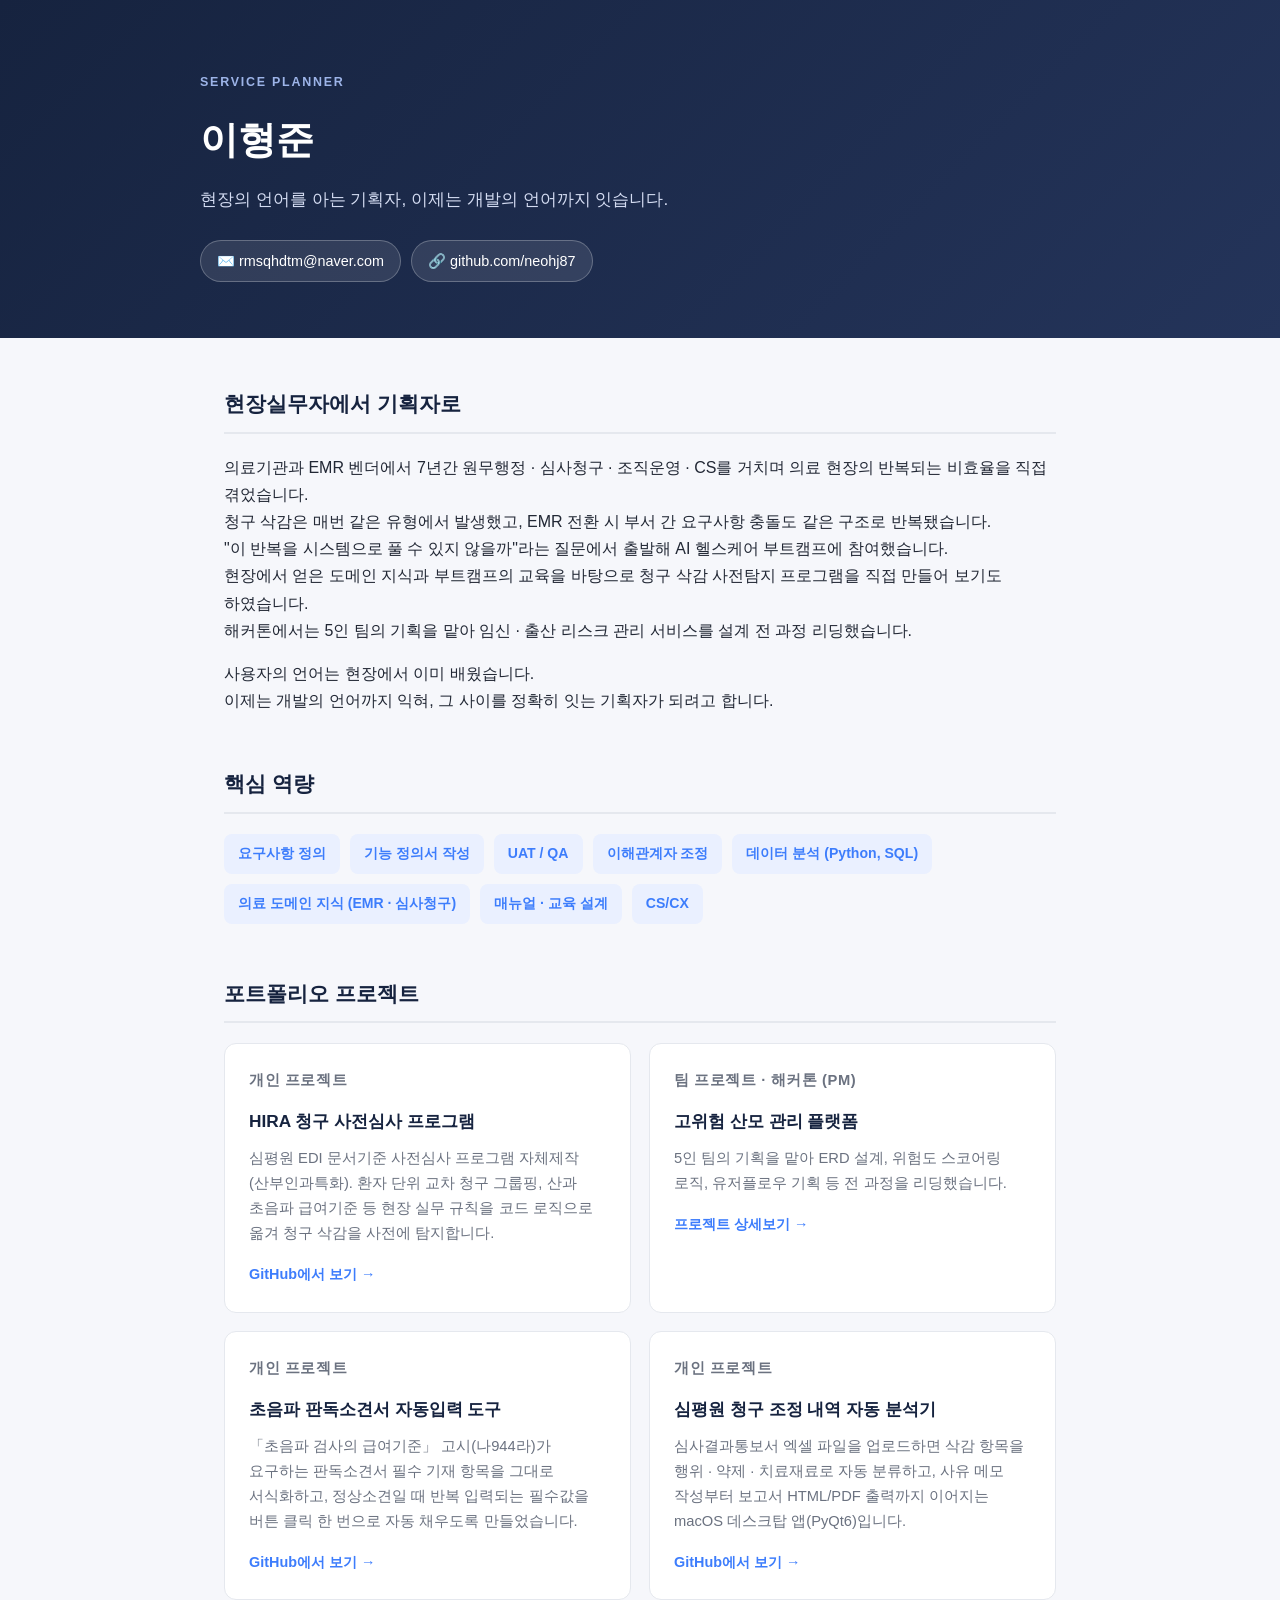
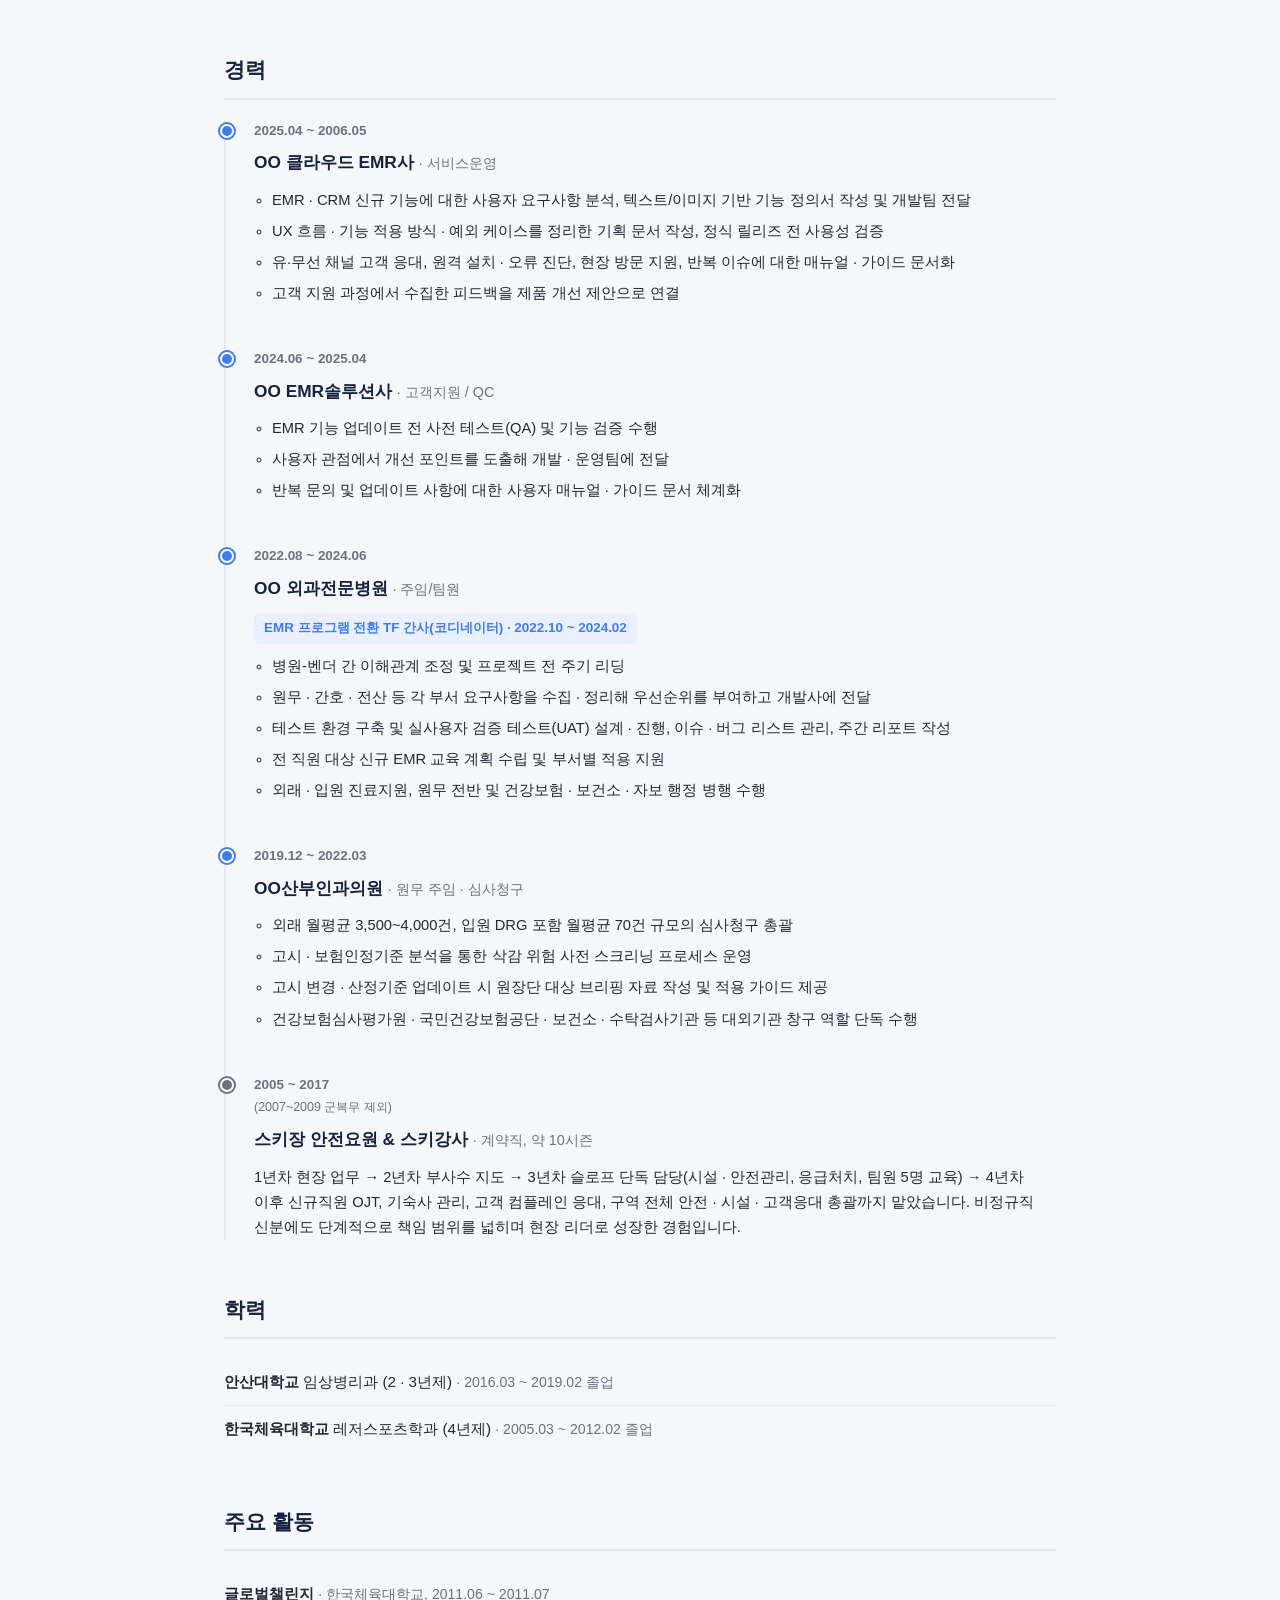
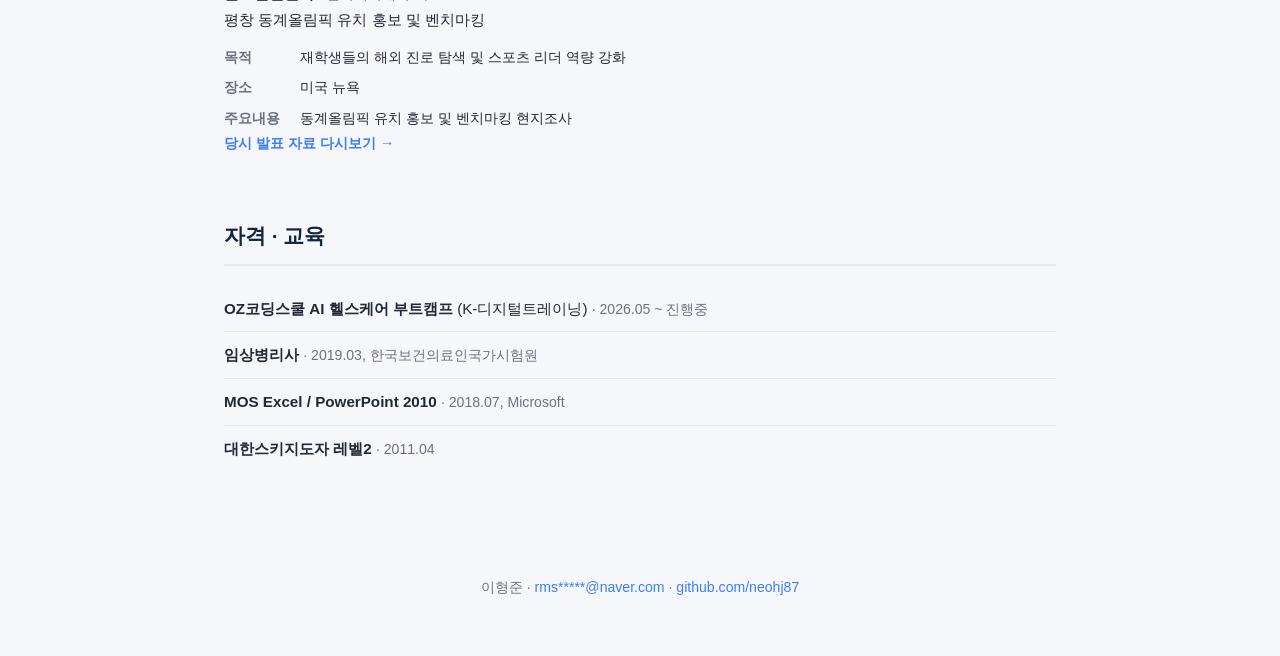
==== commit 6749e083: "Add CS/CX to the list of skills" ====
--- a/index.html
+++ b/index.html
@@ -47,6 +47,7 @@
             <li>데이터 분석 (Python, SQL)</li>
             <li>의료 도메인 지식 (EMR · 심사청구)</li>
             <li>매뉴얼 · 교육 설계</li>
+            <li>CS/CX</li>
         </ul>
     </section>
 
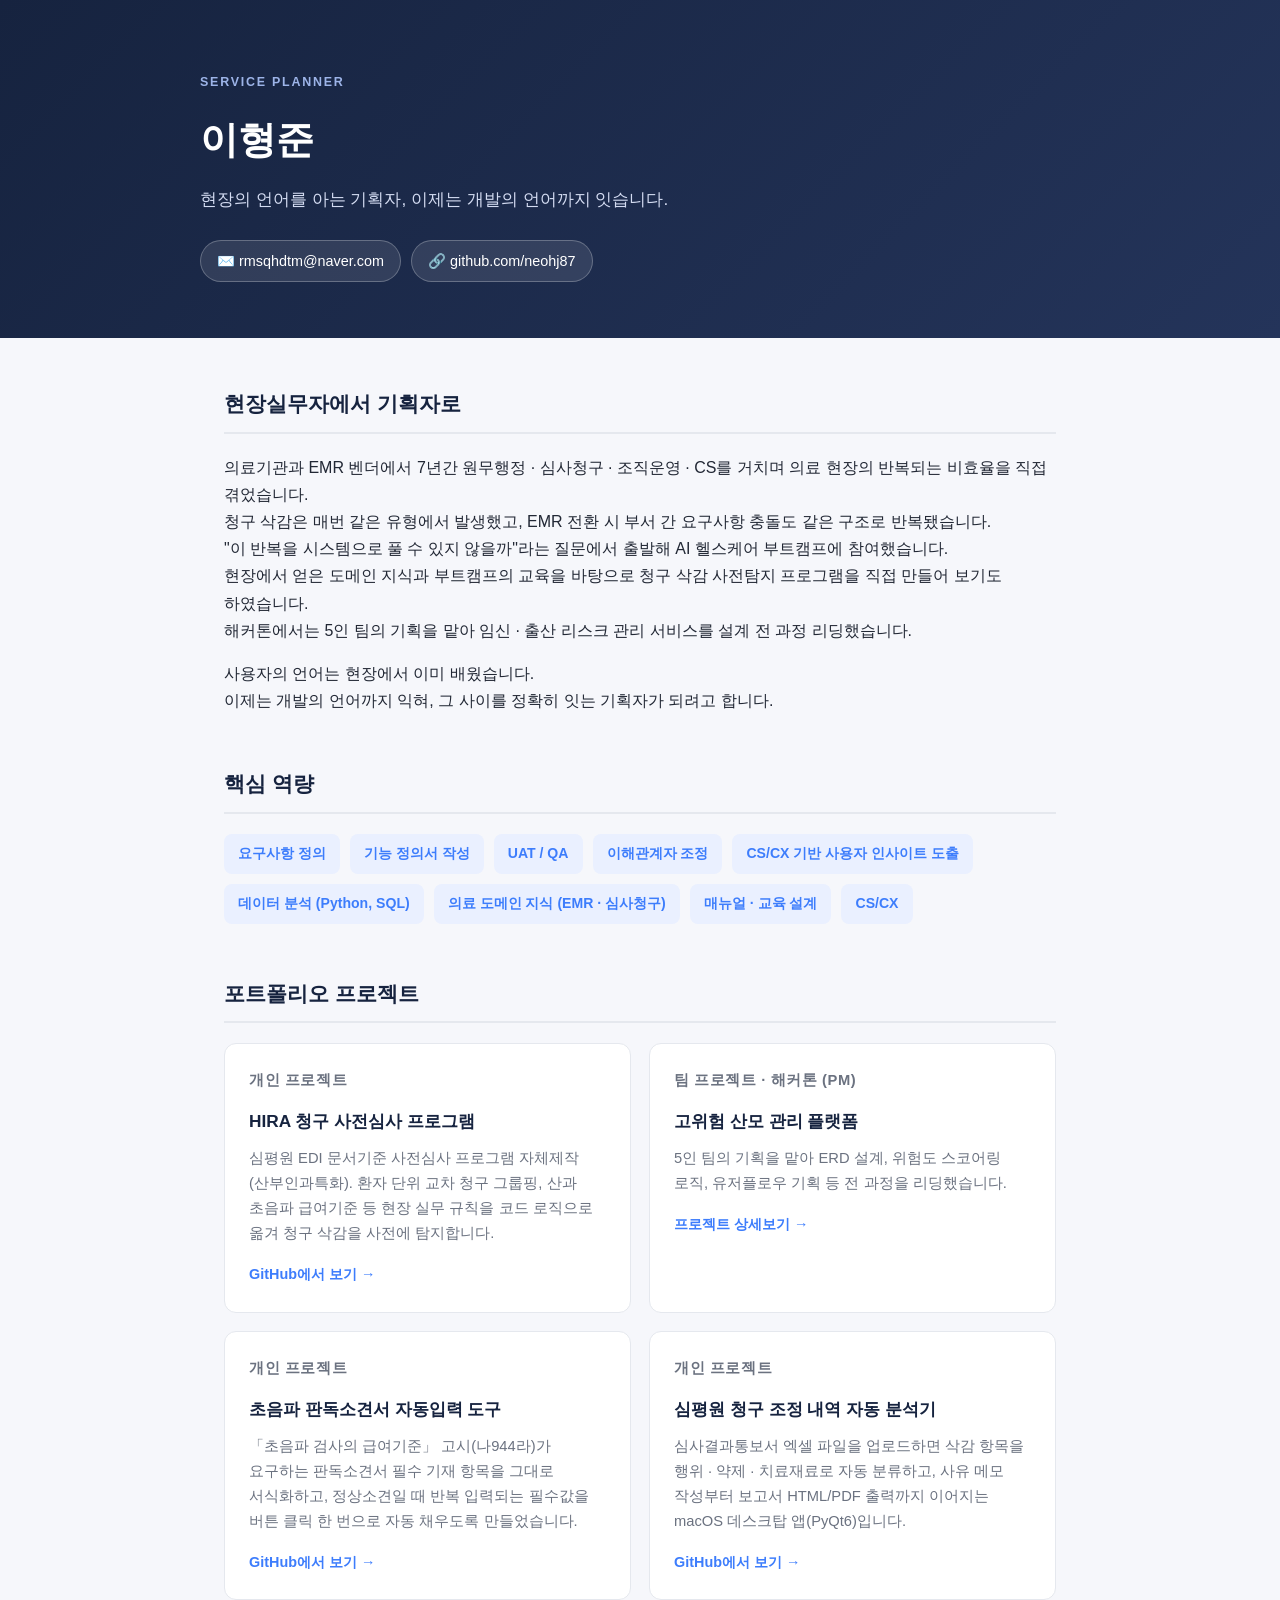
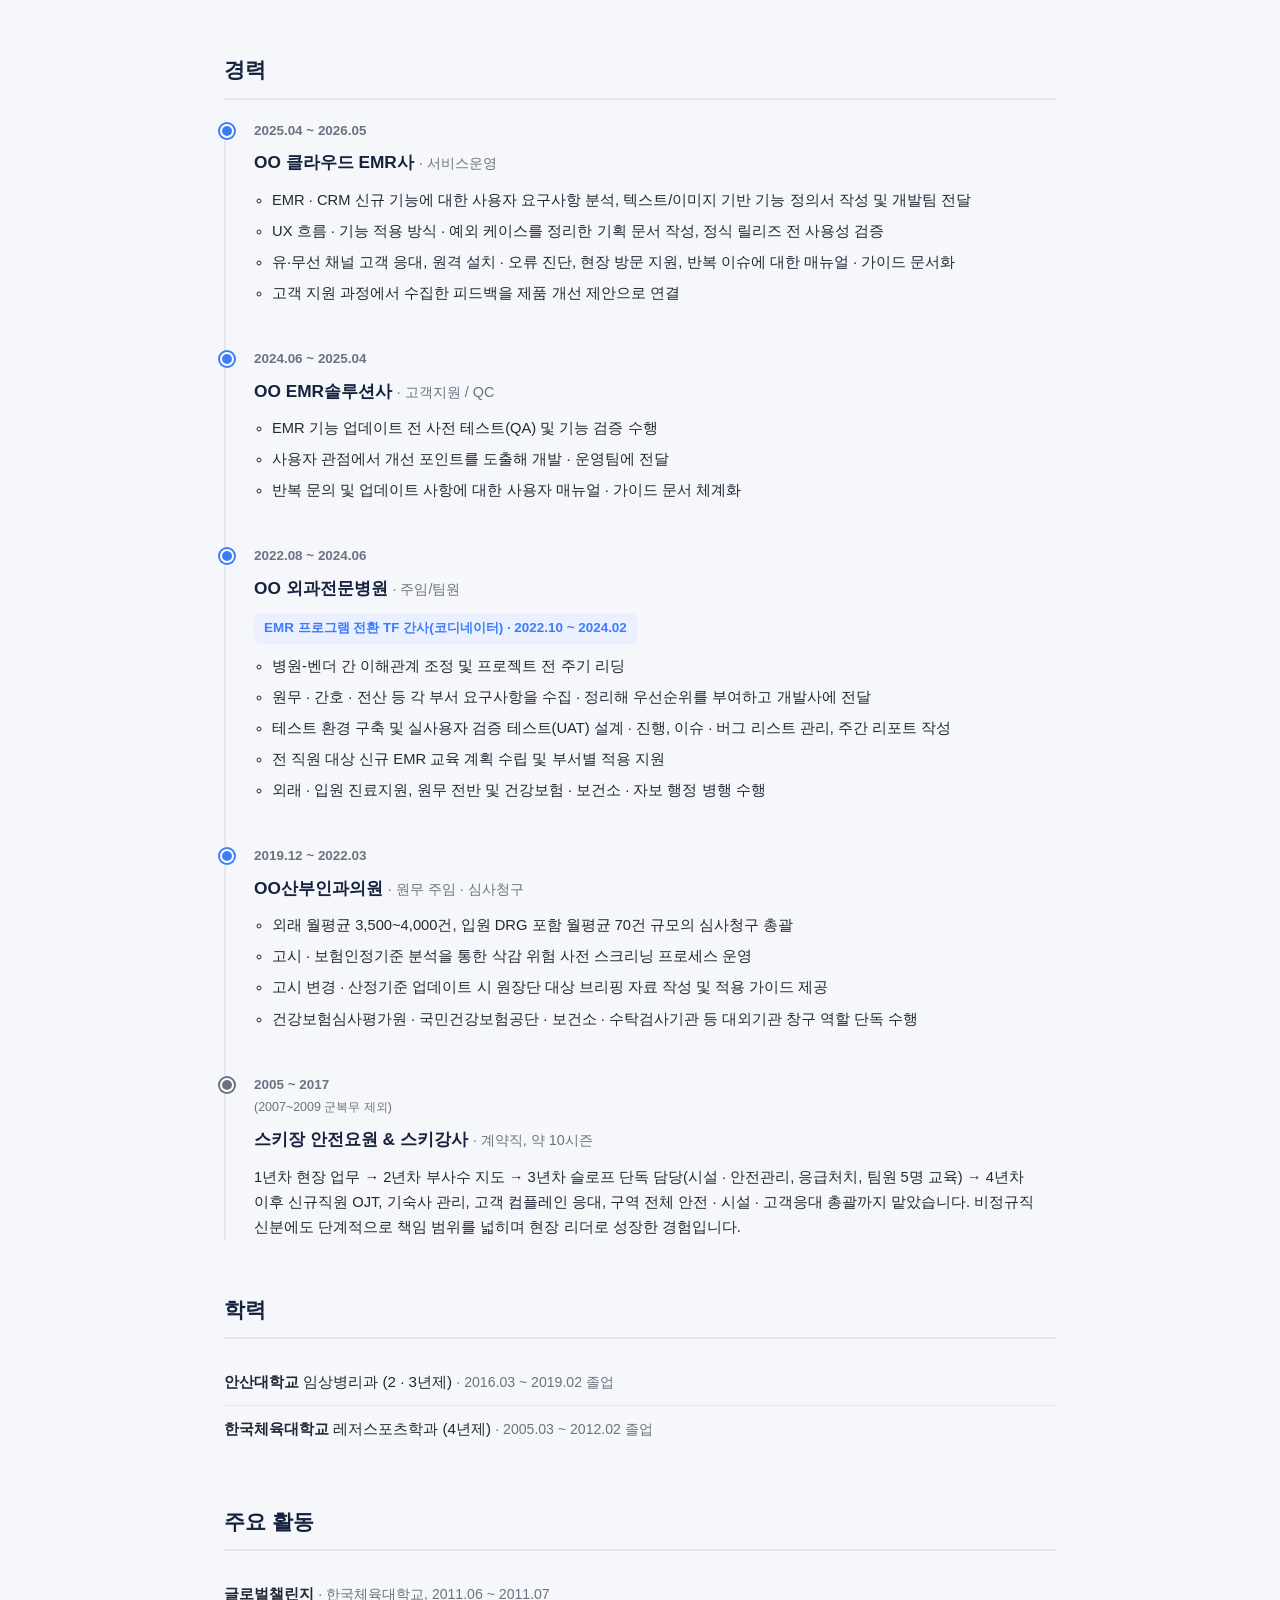
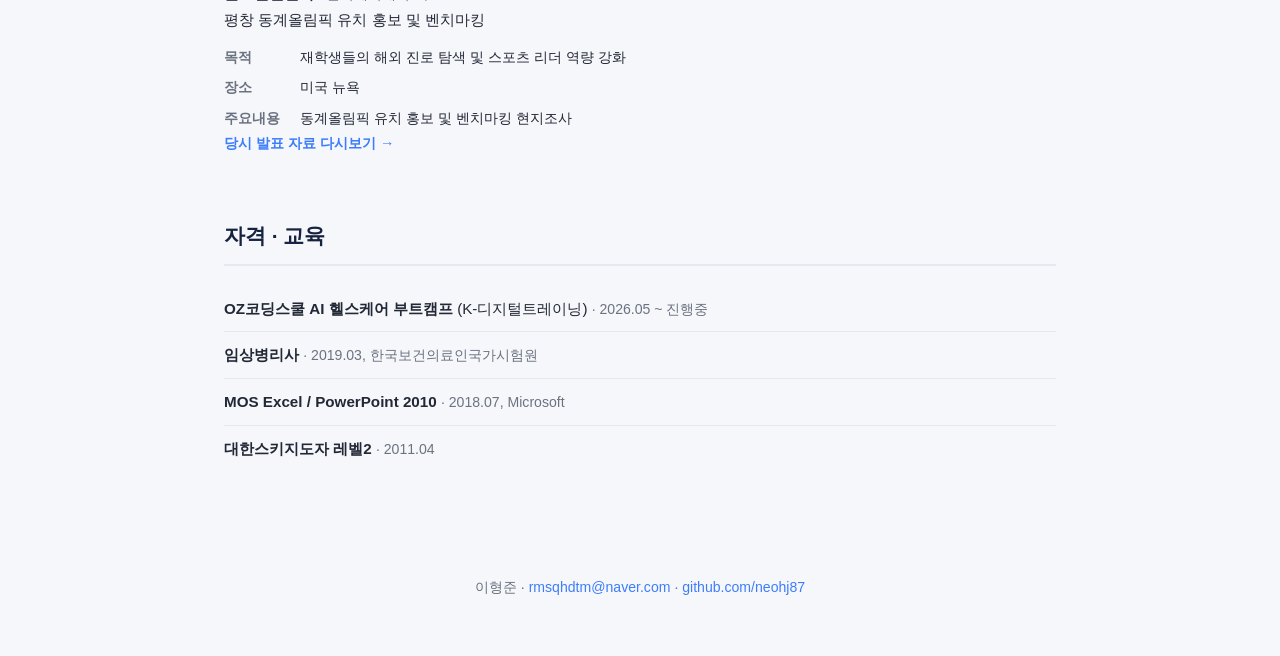
==== commit 0d62e795: "푸터 이메일 링크 오류 수정, 경력 종료일 오타(2006→2026) 수정, CS/CX 핵심역량 태그 추가 Co-Authored-By: Claude Sonnet 5 <noreply@" ====
--- a/index.html
+++ b/index.html
@@ -14,7 +14,7 @@
         <h1>이형준</h1>
         <p class="tagline">현장의 언어를 아는 기획자, 이제는 개발의 언어까지 잇습니다.</p>
         <div class="contact-row">
-            <a href="mailto:rms*****@naver.com" class="contact-pill">✉️ rmsqhdtm@naver.com</a>
+            <a href="mailto:rmsqhdtm@naver.com" class="contact-pill">✉️ rmsqhdtm@naver.com</a>
             <a href="https://github.com/neohj87" target="_blank" class="contact-pill">🔗 github.com/neohj87</a>
         </div>
     </div>
@@ -44,6 +44,7 @@
             <li>기능 정의서 작성</li>
             <li>UAT / QA</li>
             <li>이해관계자 조정</li>
+            <li>CS/CX 기반 사용자 인사이트 도출</li>
             <li>데이터 분석 (Python, SQL)</li>
             <li>의료 도메인 지식 (EMR · 심사청구)</li>
             <li>매뉴얼 · 교육 설계</li>
@@ -97,7 +98,7 @@
         <h2>경력</h2>
         <ol class="timeline">
             <li class="timeline-item">
-                <div class="timeline-date">2025.04 ~ 2006.05</div>
+                <div class="timeline-date">2025.04 ~ 2026.05</div>
                 <div class="timeline-body">
                     <h3>OO 클라우드 EMR사 <span>· 서비스운영</span></h3>
                     <ul>
@@ -196,7 +197,7 @@
 </main>
 
 <footer>
-    <p>이형준 &middot; <a href="mailto:rms*****@naver.com">rms*****@naver.com</a> &middot; <a href="https://github.com/neohj87" target="_blank">github.com/neohj87</a></p>
+    <p>이형준 &middot; <a href="mailto:rmsqhdtm@naver.com">rmsqhdtm@naver.com</a> &middot; <a href="https://github.com/neohj87" target="_blank">github.com/neohj87</a></p>
 </footer>
 
 </body>
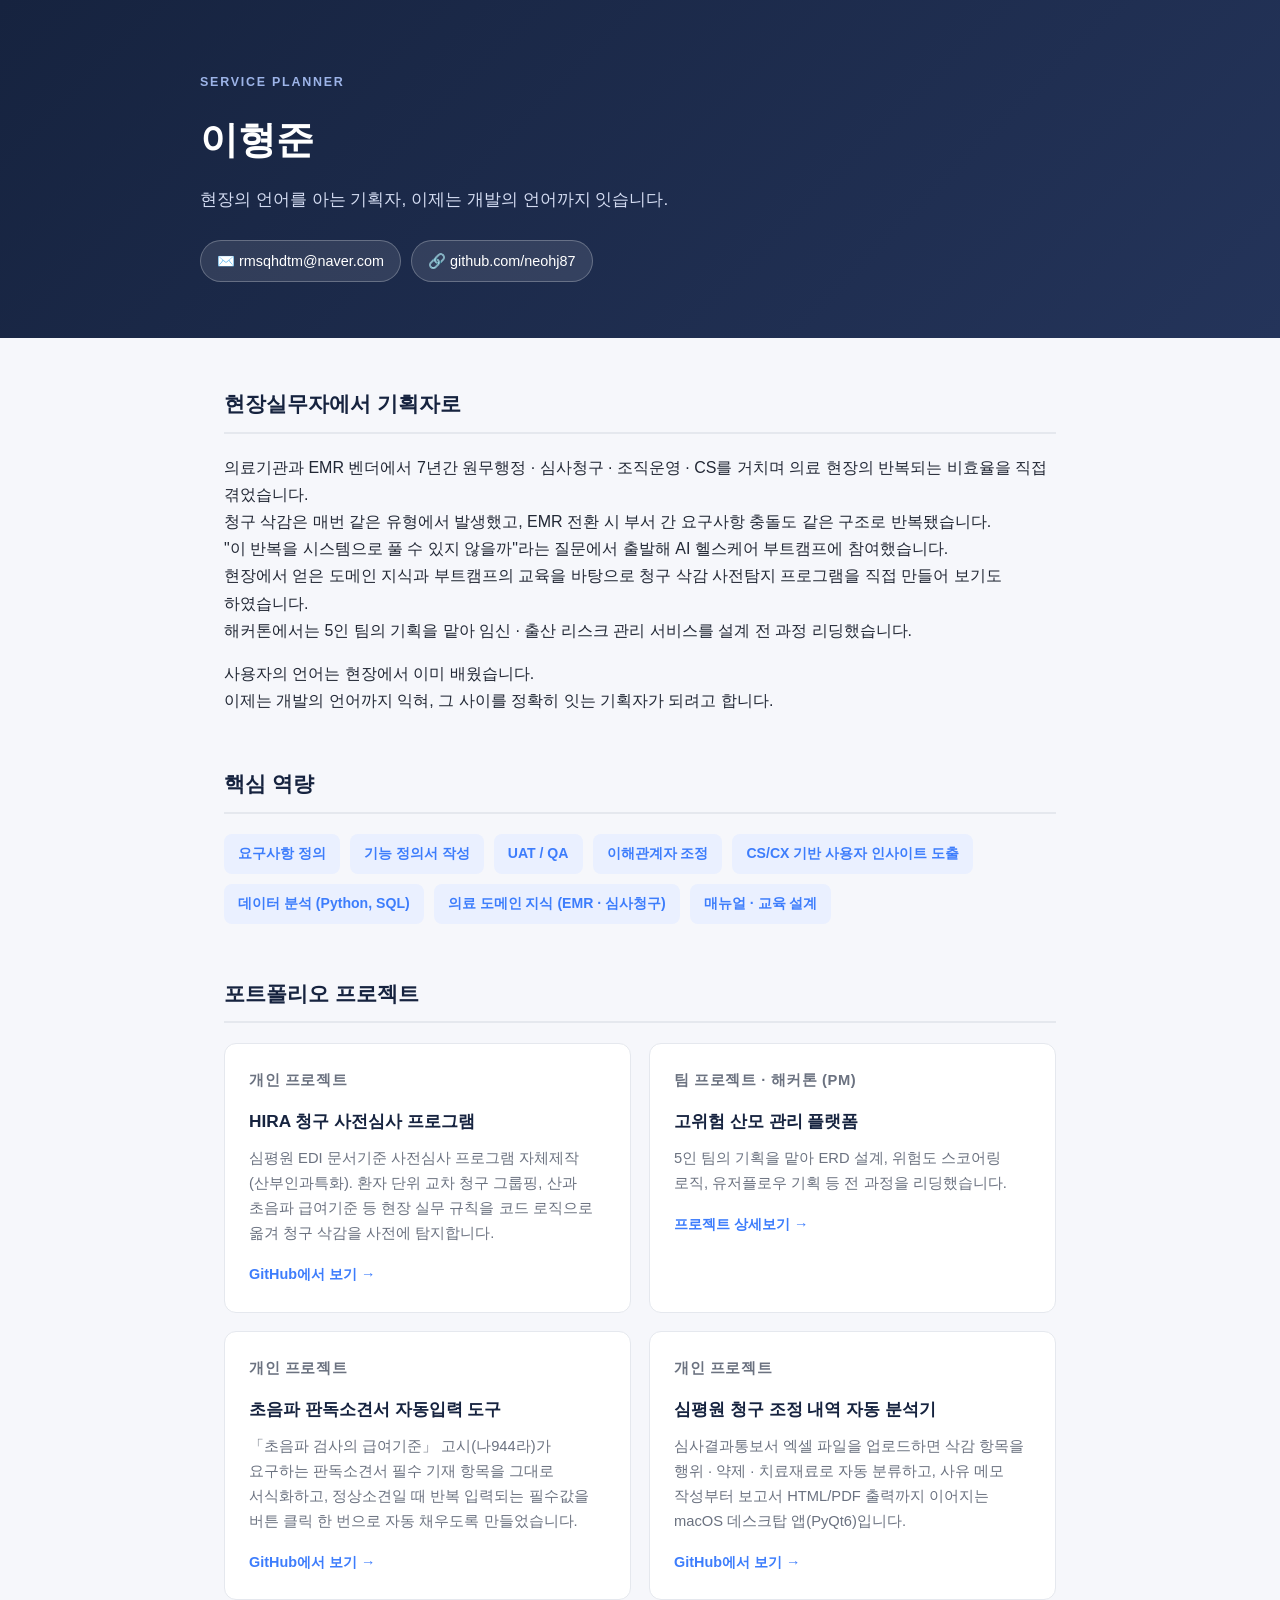
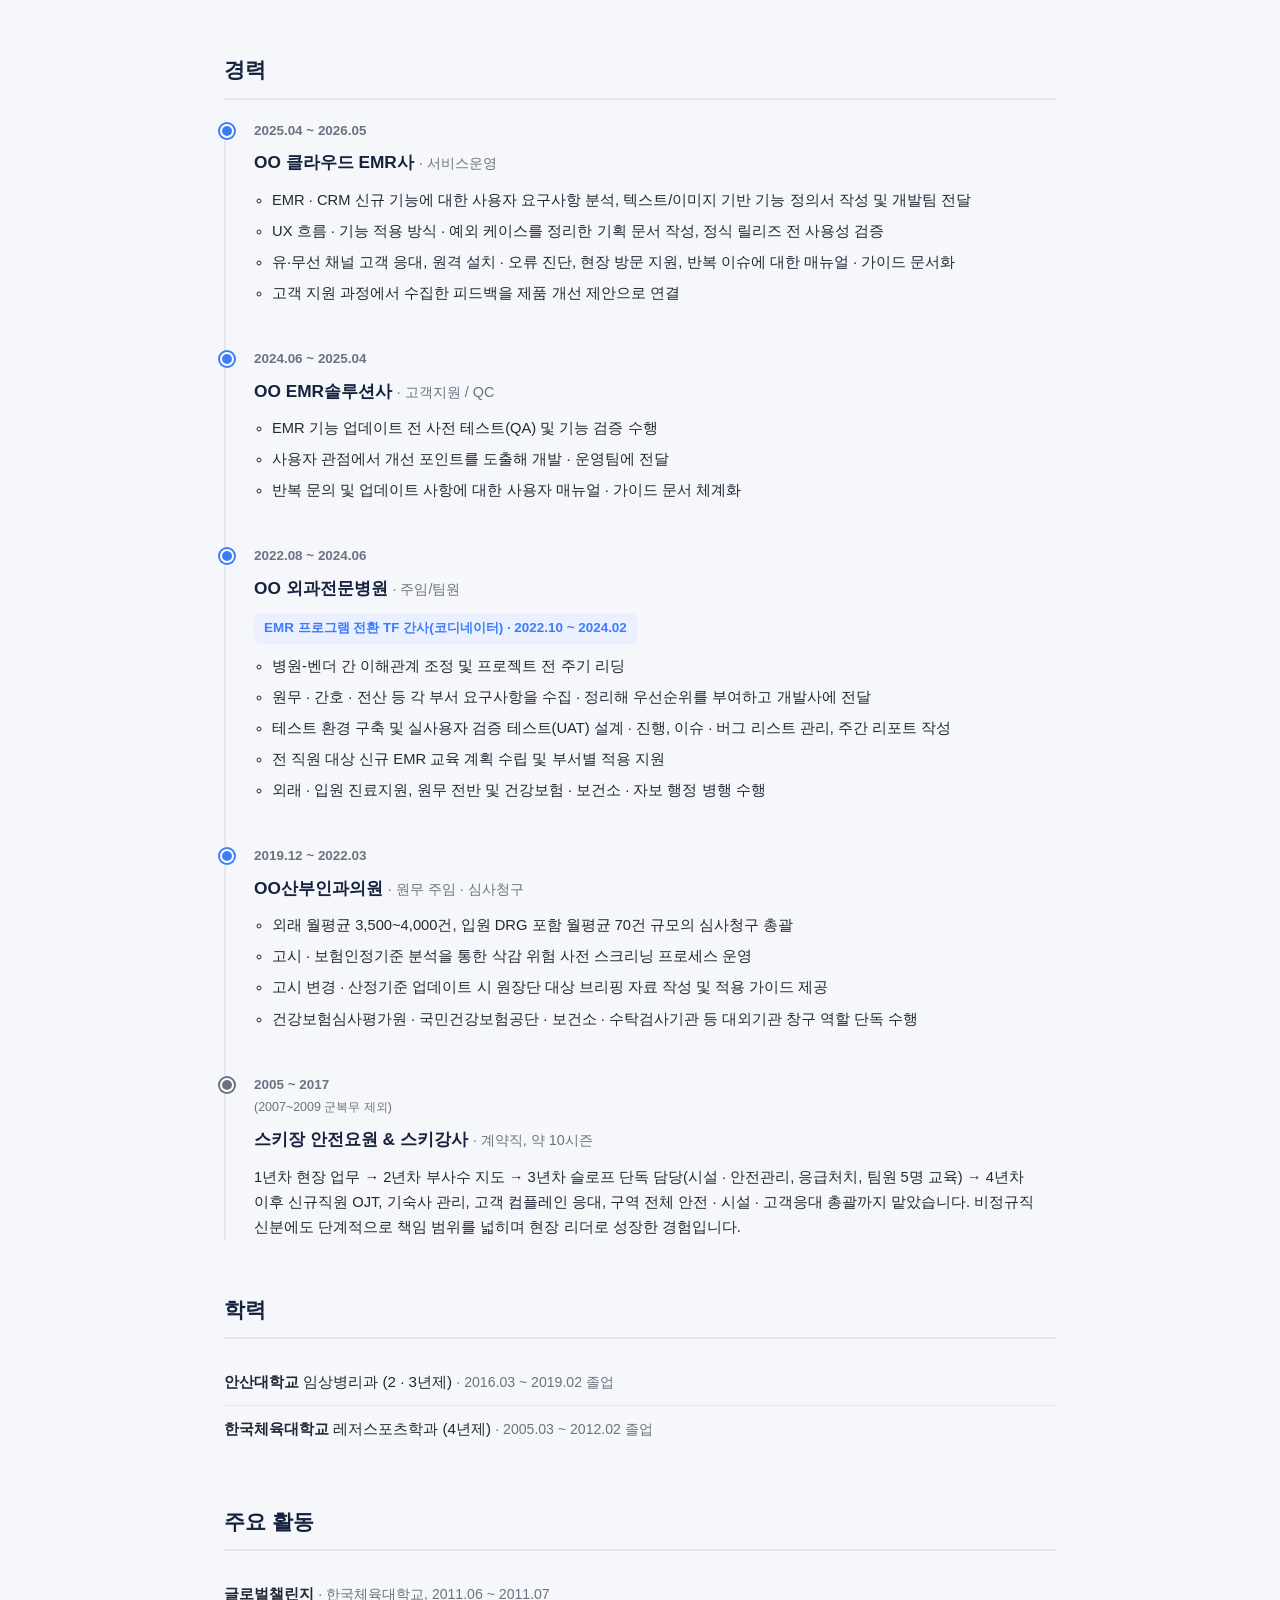
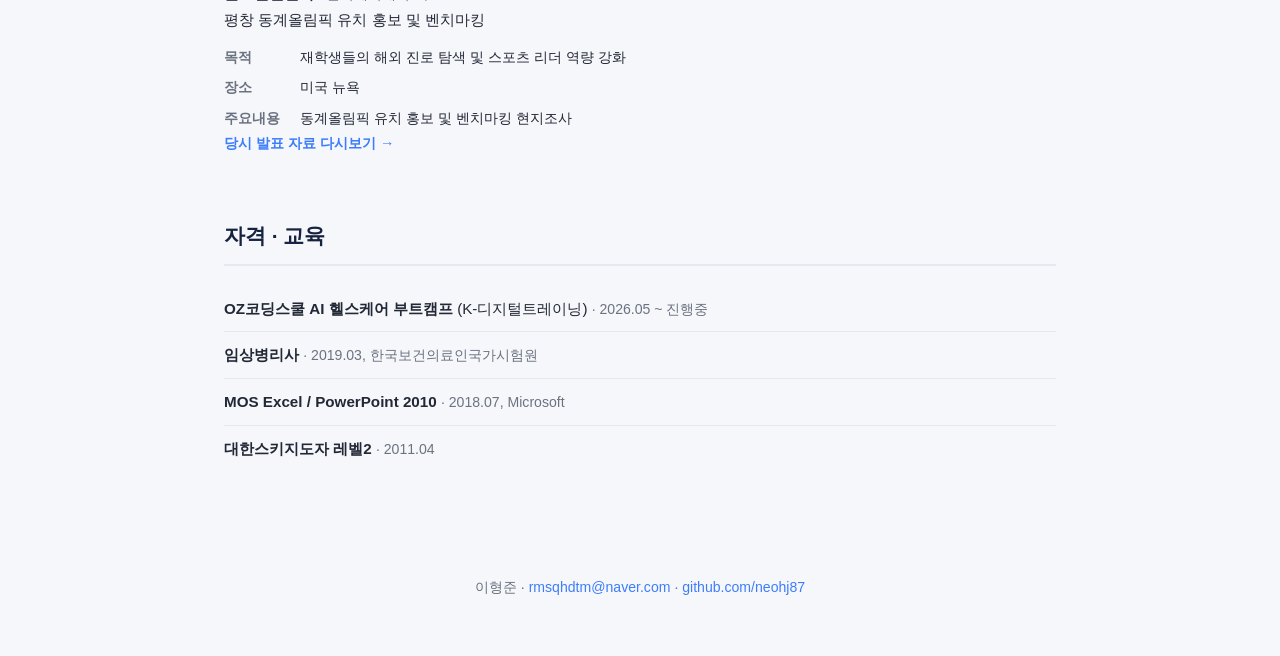
==== commit 618d8f0f: "중복된 CS/CX 핵심역량 태그 정리 Co-Authored-By: Claude Sonnet 5 <noreply@anthropic.com>" ====
--- a/index.html
+++ b/index.html
@@ -48,7 +48,6 @@
             <li>데이터 분석 (Python, SQL)</li>
             <li>의료 도메인 지식 (EMR · 심사청구)</li>
             <li>매뉴얼 · 교육 설계</li>
-            <li>CS/CX</li>
         </ul>
     </section>
 
